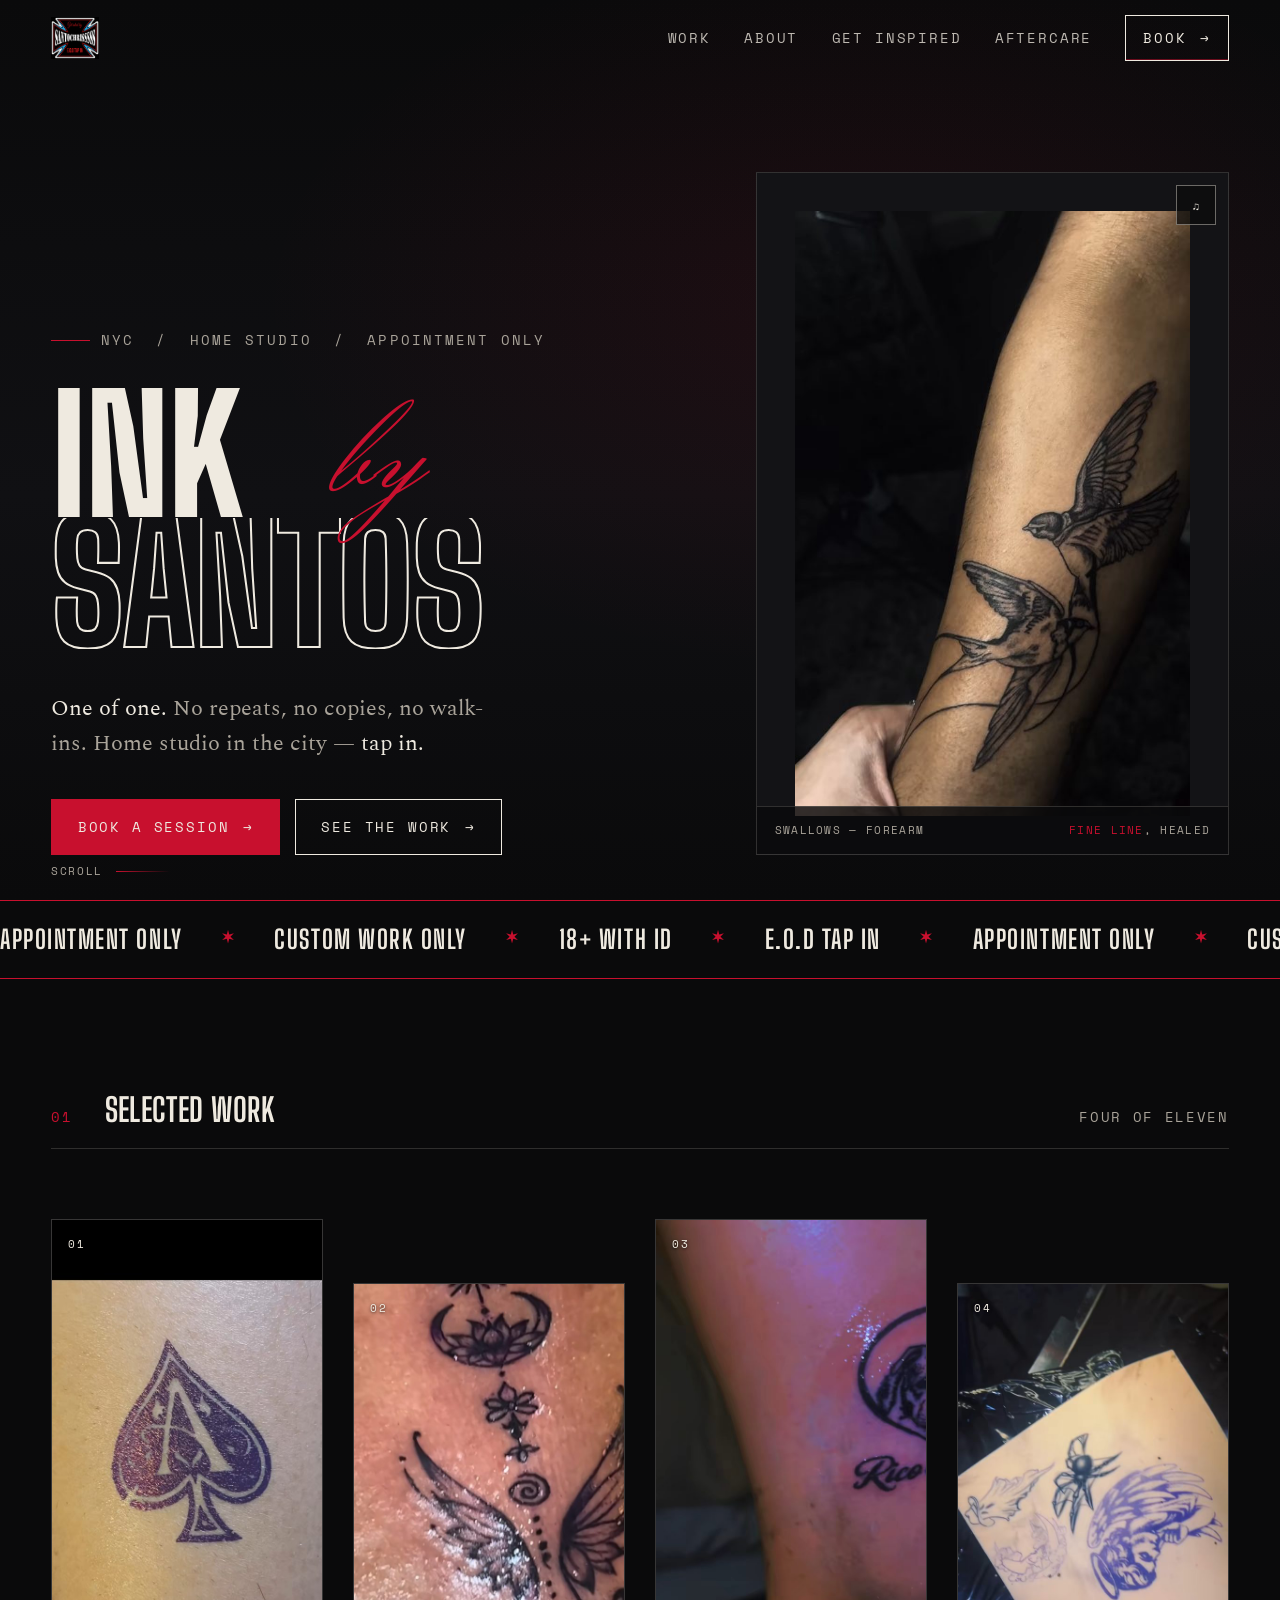
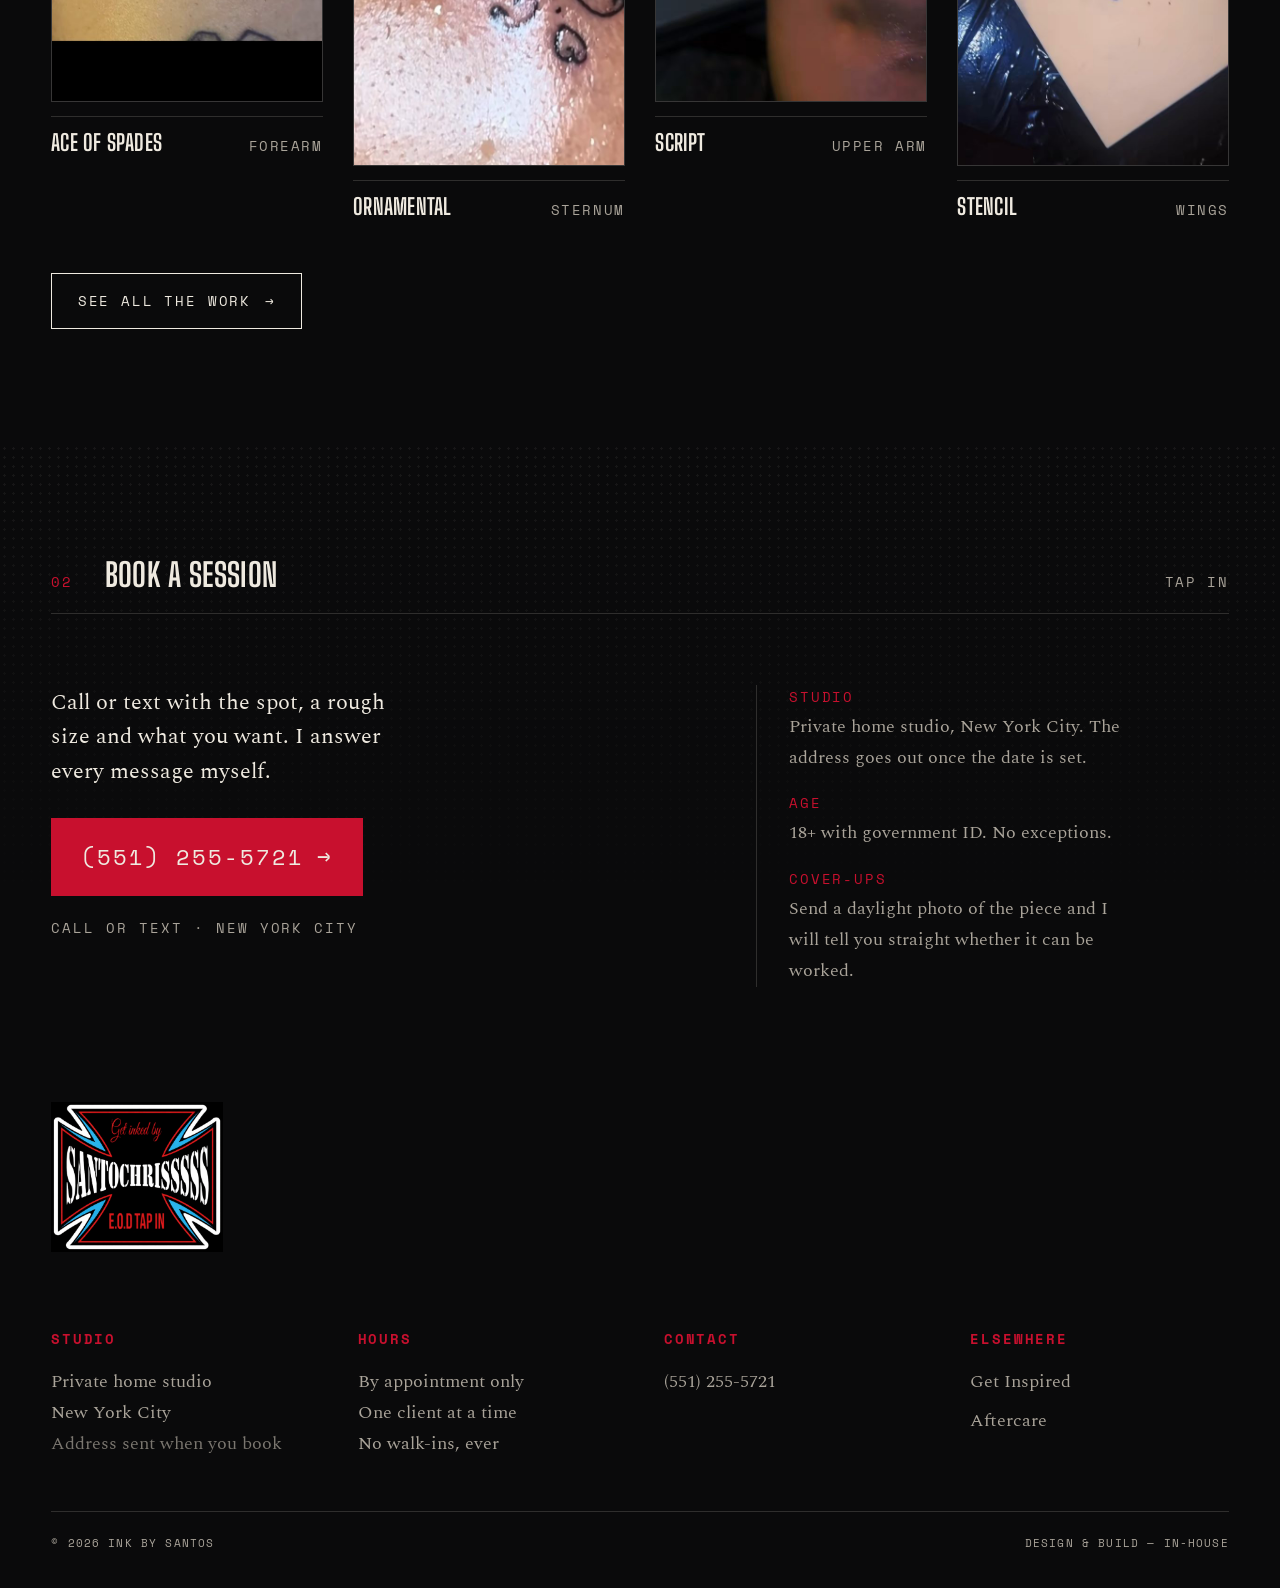
==== index.html @ 90f57450 "Rename the Lettering category to Get Inspired lettering.html becomes inspiration.html, titled "Get I" ====
<!doctype html>
<html lang="en">
<head>
<meta charset="utf-8">
<meta name="viewport" content="width=device-width, initial-scale=1">
<title>Ink by Santos — Custom Tattooing</title>
<meta name="description" content="Custom tattooing by Santos in New York City. Blackwork, fine line and script — by appointment, New York City.">
<meta name="theme-color" content="#0a0a0b">
<link rel="icon" href="assets/img/logo-icon.png" type="image/png">

<meta property="og:type" content="website">
<meta property="og:title" content="Ink by Santos — Custom Tattooing">
<meta property="og:description" content="One design, one body, never repeated. Blackwork, fine line and script, by appointment.">
<meta property="og:image" content="assets/img/og-card.jpg">
<meta name="twitter:card" content="summary_large_image">

<link rel="preconnect" href="https://fonts.googleapis.com">
<link rel="preconnect" href="https://fonts.gstatic.com" crossorigin>
<link href="https://fonts.googleapis.com/css2?family=Big+Shoulders+Display:wght@400..900&family=Italianno&family=Monsieur+La+Doulaise&family=Space+Mono:wght@400;700&family=Spectral:ital,wght@0,200;0,300;0,400;0,600;1,300&display=swap" rel="stylesheet">
<link rel="stylesheet" href="assets/css/site.css?v=64d54ab5">

<script type="application/ld+json">
{
  "@context": "https://schema.org",
  "@type": "TattooParlor",
  "name": "Ink by Santos",
  "description": "Custom tattooing. One design, one body, never repeated.",
  "image": "assets/img/og-card.jpg",
  "telephone": "+1-551-255-5721",
  "priceRange": "$$$",
  "address": {
    "@type": "PostalAddress",
    "addressLocality": "New York",
    "addressRegion": "NY",
    "addressCountry": "US"
  },
  "openingHours": ["Tu-Sa 12:00-20:00"]
}
</script>
</head>

<body>
<a class="skip-link" href="#main">Skip to content</a>

<div class="curtain" aria-hidden="true">
  <span style="--i:0"></span><span style="--i:1"></span><span style="--i:2"></span><span style="--i:3"></span>
</div>

<header class="masthead is-top">
  <div class="shell masthead__inner">
    <a class="mark mark--img" href="index.html" aria-label="Ink by Santos, home">
      <img class="mark__logo" src="assets/img/logo-mark.png" alt="Get inked by SANTOCHRISSSSS" width="229" height="200">
    </a>
    <nav class="nav" aria-label="Primary">
      <a class="nav__link" href="gallery.html">Work</a>
      <a class="nav__link" href="about.html">About</a>
      <a class="nav__link" href="inspiration.html">Get Inspired</a>
      <a class="nav__link" href="aftercare.html">Aftercare</a>
      <a class="btn btn--small nav__cta" href="#book">Book<span class="btn__arrow">→</span></a>
    </nav>
    <button class="burger" aria-expanded="false" aria-controls="drawer" aria-label="Menu">
      <span></span><span></span><span></span>
    </button>
  </div>
  <div class="progress" aria-hidden="true"></div>
</header>

<nav class="drawer" id="drawer" aria-label="Mobile">
  <img class="drawer__logo" src="assets/img/logo-mark.png" alt="" aria-hidden="true" width="229" height="200">
  <a class="drawer__link" style="--i:0" href="gallery.html"><span>01</span>Work</a>
  <a class="drawer__link" style="--i:1" href="about.html"><span>02</span>About</a>
  <a class="drawer__link" style="--i:2" href="inspiration.html"><span>03</span>Get Inspired</a>
  <a class="drawer__link" style="--i:3" href="aftercare.html"><span>04</span>Aftercare</a>
  <a class="drawer__link" style="--i:4" href="#book"><span>05</span>Book</a>
  <p class="mono drawer__foot">By appointment · NYC<br><a href="tel:+15512555721">(551) 255-5721</a></p>
</nav>

<main id="main">

  <!-- ============================================================ HERO -->
  <section class="hero pane pane--ink">
    <div class="hero__bg" aria-hidden="true"></div>

    <div class="shell hero__inner">
      <div class="hero__type">
        <p class="eyebrow hero__eyebrow">NYC &nbsp;/&nbsp; Home studio &nbsp;/&nbsp; Appointment only</p>

        <h1 data-reveal>
          <span class="visually-hidden">Ink by Santos</span>
          <span class="line" aria-hidden="true"><i style="--l:0" class="hero__word">Ink</i></span>
          <span class="line" aria-hidden="true"><i style="--l:1" class="hero__word hero__word--outline">Santos</i></span>
        </h1>
        <span class="hero__script" aria-hidden="true">by</span>

        <p class="lede hero__lede">
          <strong>One of one.</strong> No repeats, no copies, no walk-ins.
          Home studio in the city &mdash; <strong>tap in.</strong>
        </p>

        <div class="hero__actions">
          <a class="btn btn--solid" href="#book">
            Book a session<span class="btn__arrow">→</span>
          </a>
          <a class="btn" href="gallery.html">
            See the work<span class="btn__arrow">→</span>
          </a>
        </div>

      </div>

      <div class="hero__plate">
        <div class="plate plate--video ticks">
          <span class="vid">
            <img class="vid__poster" src="assets/video/work-02.jpg"
                 alt="Two fine-line swallows running down a forearm"
                 width="576" height="1024">
            <video id="hero-clip" data-autoplay data-src="assets/video/work-02.mov"
                   poster="assets/video/work-02.jpg" muted loop playsinline
                   preload="none" aria-hidden="true"></video>
          </span>
          <button class="vid__sound" type="button" data-sound="#hero-clip"
                  aria-label="Unmute clip">&#9835;</button>
          <p class="plate__cap">
            <span>Swallows &mdash; forearm</span>
            <span><b>Fine line</b>, healed</span>
          </p>
        </div>
      </div>
    </div>

    <p class="scroll-cue" aria-hidden="true">Scroll</p>
  </section>

  <!-- ========================================================== TICKER -->
  <div class="ticker-band" aria-hidden="true">
    <div class="ticker">
      <div class="ticker__track">
        <div class="ticker__row">
          <b>Appointment only</b><i>&#10038;</i><b>Custom work only</b><i>&#10038;</i>
          <b>18+ with ID</b><i>&#10038;</i><b>E.O.D tap in</b><i>&#10038;</i>
        </div>
        <div class="ticker__row">
          <b>Appointment only</b><i>&#10038;</i><b>Custom work only</b><i>&#10038;</i>
          <b>18+ with ID</b><i>&#10038;</i><b>E.O.D tap in</b><i>&#10038;</i>
        </div>
      </div>
    </div>
  </div>

  <!-- ==================================================== SELECTED WORK -->
  <section class="pane pane--ink bay" aria-labelledby="work-h">
    <div class="shell">
      <div class="rule-head" data-reveal>
        <span class="rule-head__no">01</span>
        <h2 class="rule-head__title" id="work-h">Selected work</h2>
        <span class="rule-head__meta">Four of eleven</span>
      </div>

      <div class="works">
        <a class="work work--a" href="gallery.html" data-reveal style="--d:0">
          <div class="work__frame ticks">
            <span class="work__no">01</span>
            <span class="vid">
              <img class="vid__poster" src="assets/video/work-06.jpg" alt="Ace of spades tattoo in purple and black"
                   width="576" height="1024" loading="lazy">
              <video data-src="assets/video/work-06.mov" poster="assets/video/work-06.jpg"
                     muted loop playsinline preload="none" aria-hidden="true"></video>
            </span>
            <span class="work__wash"></span>
          </div>
          <div class="work__meta">
            <h3 class="work__title">Ace of spades</h3>
            <span class="work__tag">Forearm</span>
          </div>
        </a>

        <a class="work work--b" href="gallery.html" data-reveal style="--d:1">
          <div class="work__frame ticks">
            <span class="work__no">02</span>
            <span class="vid">
              <img class="vid__poster" src="assets/video/work-03.jpg" alt="Ornamental lotus and wing linework across a sternum"
                   width="576" height="1024" loading="lazy">
              <video data-src="assets/video/work-03.mov" poster="assets/video/work-03.jpg"
                     muted loop playsinline preload="none" aria-hidden="true"></video>
            </span>
            <span class="work__wash"></span>
          </div>
          <div class="work__meta">
            <h3 class="work__title">Ornamental</h3>
            <span class="work__tag">Sternum</span>
          </div>
        </a>

        <a class="work work--c" href="gallery.html" data-reveal style="--d:2">
          <div class="work__frame ticks">
            <span class="work__no">03</span>
            <span class="vid">
              <img class="vid__poster" src="assets/video/work-11.jpg" alt="Script lettering on an upper arm"
                   width="576" height="1024" loading="lazy">
              <video data-src="assets/video/work-11.mov" poster="assets/video/work-11.jpg"
                     muted loop playsinline preload="none" aria-hidden="true"></video>
            </span>
            <span class="work__wash"></span>
          </div>
          <div class="work__meta">
            <h3 class="work__title">Script</h3>
            <span class="work__tag">Upper arm</span>
          </div>
        </a>

        <a class="work work--d" href="gallery.html" data-reveal style="--d:3">
          <div class="work__frame ticks">
            <span class="work__no">04</span>
            <span class="vid">
              <img class="vid__poster" src="assets/video/work-10.jpg" alt="Stencil sheet of a winged design"
                   width="576" height="1024" loading="lazy">
              <video data-src="assets/video/work-10.mov" poster="assets/video/work-10.jpg"
                     muted loop playsinline preload="none" aria-hidden="true"></video>
            </span>
            <span class="work__wash"></span>
          </div>
          <div class="work__meta">
            <h3 class="work__title">Stencil</h3>
            <span class="work__tag">Wings</span>
          </div>
        </a>

      </div>

      <p style="margin-top:clamp(2rem,4vw,3.5rem)">
        <a class="btn" href="gallery.html">
          See all the work<span class="btn__arrow">→</span>
        </a>
      </p>
    </div>
  </section>

  <!-- ========================================================= BOOKING -->
  <section class="pane pane--ink bay" id="book" aria-labelledby="book-h">
    <div class="halftone" aria-hidden="true"></div>
    <div class="shell">
      <div class="rule-head" data-reveal>
        <span class="rule-head__no">02</span>
        <h2 class="rule-head__title" id="book-h">Book a session</h2>
        <span class="rule-head__meta">Tap in</span>
      </div>

      <div class="grid">
        <div class="col-7" data-reveal>
          <p class="lede" style="max-width:34ch">
            Call or text with the spot, a rough size and what you want.
            I answer every message myself.
          </p>

          <a class="btn btn--solid" href="tel:+15512555721"
             style="margin-top:1.8rem;font-size:var(--t-1);padding:1.2rem 1.8rem">
            (551) 255-5721<span class="btn__arrow">&#8594;</span>
          </a>

          <p class="booking__note" style="margin-top:1.2rem">
            Call or text &middot; New York City
          </p>
        </div>

        <div class="col-4 col-start-9" data-reveal style="--d:1">
          <dl class="fineprint">
            <div>
              <dt>Studio</dt>
              <dd>Private home studio, New York City. The address goes out once
                the date is set.</dd>
            </div>
            <div>
              <dt>Age</dt>
              <dd>18+ with government ID. No exceptions.</dd>
            </div>
            <div>
              <dt>Cover-ups</dt>
              <dd>Send a daylight photo of the piece and I will tell you
                straight whether it can be worked.</dd>
            </div>
          </dl>
        </div>
      </div>
    </div>
  </section>
</main>

<!-- ============================================================ FOOTER -->
<footer class="pane pane--ink footer">
  <div class="shell">
    <img class="footer__logo" src="assets/img/logo.png" alt="Get inked by SANTOCHRISSSSS" width="1097" height="959" loading="lazy">

    <div class="footer__cols">
      <div class="footer__col">
        <h4>Studio</h4>
        <p>Private home studio<br>New York City<br><span style="opacity:.7">Address sent when you book</span></p>
      </div>
      <div class="footer__col">
        <h4>Hours</h4>
        <p>By appointment only<br>One client at a time<br>No walk-ins, ever</p>
      </div>
      <div class="footer__col">
        <h4>Contact</h4>
        <ul>
          <li><a href="tel:+15512555721">(551) 255-5721</a></li>
        </ul>
      </div>
      <div class="footer__col">
        <h4>Elsewhere</h4>
        <ul>
          <li><a href="inspiration.html">Get Inspired</a></li>
          <li><a href="aftercare.html">Aftercare</a></li>
        </ul>
      </div>
    </div>

    <p class="footer__legal">
      <span>© 2026 Ink by Santos</span>
      <span>Design &amp; build — in-house</span>
    </p>
  </div>
</footer>

<script src="assets/js/site.js?v=151ce257" defer></script>
</body>
</html>
---- assets/css/site.css ----
/* =========================================================================
   INK BY SANTOS — site.css
   A flash sheet, printed as a website.

   Structure
   00  Tokens
   01  Reset & base
   02  Texture (grain, halftone, torn edges)
   03  Typography
   04  Layout primitives
   05  Header & navigation
   06  Buttons, links, form controls
   07  Motion primitives (reveal, split, marquee)
   08  Home
   09  Gallery + lightbox
   10  About
   11  Aftercare
   12  Footer
   13  Cursor & curtain
   14  Responsive
   15  Reduced motion & print
   ========================================================================= */

/* -------------------------------------------------------------- 00 Tokens */

:root {
  /* ink / bone / blood. Nothing else gets in. */
  --ink: #0a0a0b;
  --ink-2: #131316;
  --ink-3: #1d1d21;
  --bone: #efeae0;
  --bone-2: #ded6c7;
  --bone-3: #b8b0a1;
  --blood: #c8102e;
  --blood-2: #8d0a20;

  /* Contextual roles — flipped per pane, every component reads these. */
  --fg: var(--bone);
  --bg: var(--ink);
  --fg-dim: #aaa49a;
  --rule: rgba(239, 234, 224, 0.16);
  --rule-strong: rgba(239, 234, 224, 0.4);

  --font-display: "Big Shoulders Display", "Big Shoulders", "Oswald",
    "Arial Narrow", sans-serif;
  --font-script: "Monsieur La Doulaise", "Italianno", cursive;
  --font-script-2: "Italianno", "Monsieur La Doulaise", cursive;
  --font-body: "Spectral", "Iowan Old Style", Georgia, serif;
  --font-mono: "Space Mono", ui-monospace, "SFMono-Regular", Menlo, monospace;

  /* Fluid type scale, 1.28 ratio at the top end. */
  --t--1: clamp(0.78rem, 0.75rem + 0.16vw, 0.88rem);
  --t-0: clamp(1.02rem, 0.98rem + 0.2vw, 1.14rem);
  --t-1: clamp(1.18rem, 1.1rem + 0.4vw, 1.4rem);
  --t-2: clamp(1.5rem, 1.3rem + 0.9vw, 2.1rem);
  --t-3: clamp(2rem, 1.5rem + 2.2vw, 3.4rem);
  --t-4: clamp(2.8rem, 1.6rem + 5.4vw, 6rem);
  --t-5: clamp(3.6rem, 0.8rem + 12vw, 11rem);

  --gutter: clamp(1.25rem, 4vw, 3.5rem);
  --bay: clamp(4.5rem, 9vw, 9.5rem); /* vertical section rhythm */
  --shell: 1560px;

  --ease: cubic-bezier(0.16, 1, 0.3, 1);
  --ease-punch: cubic-bezier(0.7, 0, 0.2, 1);
}

.pane--ink {
  --fg: var(--bone);
  --bg: var(--ink);
  --fg-dim: #aaa49a;
  --rule: rgba(239, 234, 224, 0.16);
  --rule-strong: rgba(239, 234, 224, 0.42);
}

.pane--bone {
  --fg: var(--ink);
  --bg: var(--bone);
  --fg-dim: #57524a;
  --rule: rgba(10, 10, 11, 0.16);
  --rule-strong: rgba(10, 10, 11, 0.45);
}

.pane--blood {
  --fg: var(--bone);
  --bg: var(--blood);
  --fg-dim: rgba(239, 234, 224, 0.78);
  --rule: rgba(239, 234, 224, 0.34);
  --rule-strong: rgba(239, 234, 224, 0.6);
}

/* ------------------------------------------------------- 01 Reset & base */

*,
*::before,
*::after {
  box-sizing: border-box;
}

* {
  margin: 0;
}

html {
  -webkit-text-size-adjust: 100%;
  scrollbar-color: var(--blood-2) var(--ink);
  scrollbar-width: thin;
}

body {
  background: var(--ink);
  color: var(--bone);
  font-family: var(--font-body);
  font-size: var(--t-0);
  font-weight: 400;
  line-height: 1.7;
  min-height: 100vh;
  overflow-x: hidden;
  -webkit-font-smoothing: antialiased;
  text-rendering: optimizeLegibility;
}

img,
svg,
video {
  display: block;
  max-width: 100%;
}

a {
  color: inherit;
  text-decoration: none;
}

button,
input,
textarea,
select {
  font: inherit;
  color: inherit;
}

::selection {
  background: var(--blood);
  color: var(--bone);
  text-shadow: none;
}

:focus-visible {
  outline: 2px dashed var(--blood);
  outline-offset: 4px;
}

.visually-hidden {
  position: absolute;
  width: 1px;
  height: 1px;
  padding: 0;
  overflow: hidden;
  clip: rect(0 0 0 0);
  clip-path: inset(50%);
  white-space: nowrap;
  border: 0;
}

.skip-link {
  position: fixed;
  top: 0.75rem;
  left: 0.75rem;
  z-index: 999;
  padding: 0.7rem 1.1rem;
  background: var(--blood);
  color: var(--bone);
  font-family: var(--font-mono);
  font-size: var(--t--1);
  letter-spacing: 0.11em;
  text-transform: uppercase;
  transform: translateY(-160%);
  transition: transform 0.3s var(--ease);
}

.skip-link:focus-visible {
  transform: none;
}

/* ---------------------------------------------------------- 02 Texture */

/* The xerox grain layer was removed: a fixed, full-screen element with
   mix-blend-mode and an infinite repaint animation dominated frame time.
   The texture now comes from the halftone fields alone. */

/* Halftone field — the print-shop dot. Used as a section wash. */
.halftone {
  position: absolute;
  inset: 0;
  pointer-events: none;
  background-image: radial-gradient(
    currentColor 1.1px,
    transparent 1.2px
  );
  background-size: 9px 9px;
  opacity: 0.06;
  -webkit-mask-image: linear-gradient(to bottom, #000, transparent 72%);
  mask-image: linear-gradient(to bottom, #000, transparent 72%);
}

.halftone--up {
  -webkit-mask-image: linear-gradient(to top, #000, transparent 72%);
  mask-image: linear-gradient(to top, #000, transparent 72%);
}

.halftone--radial {
  -webkit-mask-image: radial-gradient(circle at 50% 50%, #000, transparent 70%);
  mask-image: radial-gradient(circle at 50% 50%, #000, transparent 70%);
}

/* Torn-paper divider between panes. */
.tear {
  display: block;
  width: 100%;
  height: clamp(18px, 2.4vw, 34px);
  position: relative;
  z-index: 2;
  margin-bottom: -1px;
}

.tear svg {
  width: 100%;
  height: 100%;
  display: block;
}

/* ------------------------------------------------------ 03 Typography */

.display {
  font-family: var(--font-display);
  font-weight: 800;
  line-height: 0.82;
  letter-spacing: -0.005em;
  text-transform: uppercase;
  text-wrap: balance;
}

.display--outline {
  color: transparent;
  -webkit-text-stroke: 1.5px var(--fg);
}

.script {
  font-family: var(--font-script);
  font-weight: 400;
  line-height: 0.9;
  text-transform: none;
  letter-spacing: 0.01em;
}

.script--alt {
  font-family: var(--font-script-2);
}

.mono {
  font-family: var(--font-mono);
  font-size: var(--t--1);
  letter-spacing: 0.13em;
  text-transform: uppercase;
  font-weight: 400;
}

/* Screen-print misregistration: a red plate that never quite lined up. */
.mis {
  position: relative;
  display: inline-block;
  isolation: isolate;
}

.mis::before {
  content: attr(data-text);
  position: absolute;
  inset: 0;
  z-index: -1;
  color: var(--blood);
  -webkit-text-stroke: inherit;
  transform: translate(0.055em, -0.028em);
  transition: transform 0.55s var(--ease);
  pointer-events: none;
}

.mis:hover::before {
  transform: translate(-0.03em, 0.028em);
}

.eyebrow {
  font-family: var(--font-mono);
  font-size: var(--t--1);
  letter-spacing: 0.15em;
  text-transform: uppercase;
  color: var(--fg-dim);
  display: inline-flex;
  align-items: center;
  gap: 0.7rem;
}

.eyebrow::before {
  content: "";
  width: clamp(20px, 3vw, 46px);
  height: 1px;
  background: var(--blood);
  flex: none;
}

.lede {
  font-size: var(--t-1);
  font-weight: 400;
  line-height: 1.55;
  max-width: 46ch;
  text-wrap: pretty;
}

.prose {
  max-width: 62ch;
}

.prose p + p {
  margin-top: 1.15em;
}

.prose p {
  text-wrap: pretty;
}

.prose strong {
  font-weight: 600;
}

.prose em {
  font-style: italic;
  color: var(--fg);
}

.prose a {
  border-bottom: 1px solid var(--blood);
  padding-bottom: 1px;
}

.prose a:hover {
  background: var(--blood);
  color: var(--bone);
}

.dropcap::first-letter {
  float: left;
  font-family: var(--font-display);
  font-weight: 800;
  font-size: 4.1em;
  line-height: 0.72;
  padding: 0.06em 0.12em 0 0;
  color: var(--blood);
}

.hl {
  color: var(--blood);
}

/* -------------------------------------------------- 04 Layout primitives */

.shell {
  width: 100%;
  max-width: var(--shell);
  margin-inline: auto;
  padding-inline: var(--gutter);
}

.pane {
  position: relative;
  background: var(--bg);
  color: var(--fg);
}

.bay {
  padding-block: var(--bay);
}

.bay--tight {
  padding-block: calc(var(--bay) * 0.55);
}

.grid {
  display: grid;
  grid-template-columns: repeat(12, 1fr);
  gap: clamp(1.25rem, 2.4vw, 2.5rem);
}

/* Hairline with a mono label sitting on it — the section masthead. */
.rule-head {
  display: flex;
  align-items: baseline;
  gap: clamp(1rem, 2.5vw, 2rem);
  padding-bottom: 1.2rem;
  border-bottom: 1px solid var(--rule);
  margin-bottom: clamp(2.4rem, 5.5vw, 5rem);
}

.rule-head__no {
  font-family: var(--font-mono);
  font-size: var(--t--1);
  letter-spacing: 0.13em;
  color: var(--blood);
  flex: none;
}

.rule-head__title {
  font-family: var(--font-display);
  font-weight: 700;
  text-transform: uppercase;
  font-size: var(--t-2);
  line-height: 1;
  letter-spacing: 0.01em;
}

.rule-head__meta {
  margin-left: auto;
  font-family: var(--font-mono);
  font-size: var(--t--1);
  letter-spacing: 0.12em;
  text-transform: uppercase;
  color: var(--fg-dim);
}

/* Corner ticks — the die-cut frame used on plates and cards. */
.ticks {
  position: relative;
}

.ticks::before,
.ticks::after {
  content: "";
  position: absolute;
  width: 14px;
  height: 14px;
  border: 1px solid var(--rule-strong);
  transition: width 0.5s var(--ease), height 0.5s var(--ease);
  pointer-events: none;
}

.ticks::before {
  top: -1px;
  left: -1px;
  border-right: 0;
  border-bottom: 0;
}

.ticks::after {
  right: -1px;
  bottom: -1px;
  border-left: 0;
  border-top: 0;
}

.ticks:hover::before,
.ticks:hover::after {
  width: 26px;
  height: 26px;
}

/* ---------------------------------------------------- 05 Header & nav */

.masthead {
  position: fixed;
  inset: 0 0 auto;
  z-index: 300;
  background: rgba(10, 10, 11, 0.94);
  border-bottom: 1px solid rgba(239, 234, 224, 0.12);
  transform: translateY(0);
  transition: transform 0.5s var(--ease), background 0.4s linear;
}

.masthead.is-hidden {
  transform: translateY(-101%);
}

.masthead.is-top {
  background: transparent;
  border-bottom-color: transparent;
}

.masthead__inner {
  display: flex;
  align-items: center;
  gap: clamp(1rem, 3vw, 2.5rem);
  height: clamp(58px, 6.4vw, 76px);
}

.mark {
  display: flex;
  align-items: baseline;
  gap: 0.42rem;
  font-family: var(--font-display);
  font-weight: 800;
  text-transform: uppercase;
  font-size: clamp(1.1rem, 1.6vw, 1.45rem);
  letter-spacing: 0.02em;
  line-height: 1;
  color: var(--bone);
  flex: none;
}

.mark__by {
  font-family: var(--font-script-2);
  font-size: 1.5em;
  text-transform: none;
  letter-spacing: 0;
  color: var(--blood);
  line-height: 0.7;
  transform: translateY(0.06em);
  transition: transform 0.5s var(--ease);
}

.mark:hover .mark__by {
  transform: translateY(0.06em) rotate(-8deg);
}

.nav {
  margin-left: auto;
  display: flex;
  align-items: center;
  gap: clamp(1.1rem, 2.6vw, 2.4rem);
}

.nav__link {
  position: relative;
  font-family: var(--font-mono);
  font-size: var(--t--1);
  letter-spacing: 0.13em;
  text-transform: uppercase;
  padding-block: 0.4rem;
  color: rgba(239, 234, 224, 0.78);
  transition: color 0.35s var(--ease);
}

.nav__link::after {
  content: "";
  position: absolute;
  left: 0;
  bottom: 0;
  height: 1px;
  width: 100%;
  background: var(--blood);
  transform: scaleX(0);
  transform-origin: left;
  transition: transform 0.45s var(--ease);
}

.nav__link:hover,
.nav__link[aria-current="page"] {
  color: var(--bone);
}

.nav__link:hover::after,
.nav__link[aria-current="page"]::after {
  transform: scaleX(1);
}

.nav__link[aria-current="page"]::before {
  content: "";
  position: absolute;
  left: -0.78rem;
  top: 50%;
  width: 4px;
  height: 4px;
  background: var(--blood);
  transform: translateY(-50%) rotate(45deg);
}

.nav__cta {
  display: none;
}

@media (min-width: 900px) {
  .nav__cta {
    display: inline-flex;
  }
}

/* Scroll progress hairline */
.progress {
  position: absolute;
  left: 0;
  bottom: -1px;
  height: 2px;
  width: 100%;
  background: var(--blood);
  transform: scaleX(var(--p, 0));
  transform-origin: left;
}

/* Burger + mobile drawer */
/* Flex, not grid: auto grid rows stretch to fill the button, which throws
   the bar spacing off and stops the X from meeting in the middle. */
.burger {
  display: flex;
  flex-direction: column;
  align-items: center;
  justify-content: center;
  gap: 6px;
  width: 44px;
  height: 44px;
  margin-right: -10px;
  background: none;
  border: 0;
  cursor: pointer;
}

.burger span {
  display: block;
  width: 24px;
  height: 1.5px;
  background: var(--bone);
  transition: transform 0.45s var(--ease), opacity 0.3s linear;
}

.burger[aria-expanded="true"] span:nth-child(1) {
  transform: translateY(7.5px) rotate(45deg);
}

.burger[aria-expanded="true"] span:nth-child(2) {
  opacity: 0;
}

.burger[aria-expanded="true"] span:nth-child(3) {
  transform: translateY(-7.5px) rotate(-45deg);
}

@media (min-width: 900px) {
  .burger {
    display: none;
  }
}

.drawer {
  position: fixed;
  inset: 0;
  z-index: 290;
  background: var(--ink);
  display: grid;
  align-content: center;
  padding: 6rem var(--gutter) 3rem;
  clip-path: inset(0 0 100% 0);
  transition: clip-path 0.75s var(--ease);
  overflow-y: auto;
}

.drawer.is-open {
  clip-path: inset(0 0 0 0);
}

.drawer__link {
  display: block;
  font-family: var(--font-display);
  font-weight: 800;
  text-transform: uppercase;
  font-size: clamp(2.6rem, 13vw, 5rem);
  line-height: 1.02;
  padding-block: 0.16em;
  border-bottom: 1px solid var(--rule);
  opacity: 0;
  transform: translateY(28px);
  transition: opacity 0.6s var(--ease), transform 0.7s var(--ease),
    color 0.3s linear;
  transition-delay: calc(var(--i) * 70ms + 120ms);
}

.drawer.is-open .drawer__link {
  opacity: 1;
  transform: none;
}

.drawer__link:hover {
  color: var(--blood);
}

.drawer__link span {
  font-family: var(--font-mono);
  font-size: 0.8rem;
  letter-spacing: 0.13em;
  color: var(--blood);
  vertical-align: super;
  margin-right: 0.6rem;
}

.drawer__foot {
  margin-top: 2.5rem;
  color: var(--fg-dim);
}

@media (min-width: 900px) {
  .drawer {
    display: none;
  }
}

/* ------------------------------------------ 06 Buttons, links, controls */

.btn {
  --btn-fg: var(--bone);
  --btn-bg: transparent;
  position: relative;
  display: inline-flex;
  align-items: center;
  gap: 0.85rem;
  padding: 0.95rem 1.6rem;
  border: 1px solid currentColor;
  background: var(--btn-bg);
  color: var(--btn-fg);
  font-family: var(--font-mono);
  font-size: var(--t--1);
  letter-spacing: 0.13em;
  text-transform: uppercase;
  cursor: pointer;
  overflow: hidden;
  isolation: isolate;
  transition: color 0.4s var(--ease), border-color 0.4s var(--ease);
}

.btn::before {
  content: "";
  position: absolute;
  inset: 0;
  z-index: -1;
  background: var(--blood);
  transform: translateY(101%);
  transition: transform 0.5s var(--ease-punch);
}

.btn:hover {
  color: var(--bone);
  border-color: var(--blood);
}

.btn:hover::before {
  transform: translateY(0);
}

.btn__arrow {
  display: inline-block;
  transition: transform 0.45s var(--ease);
}

.btn:hover .btn__arrow {
  transform: translateX(5px);
}

.btn--solid {
  --btn-bg: var(--blood);
  --btn-fg: var(--bone);
  border-color: var(--blood);
}

.btn--solid::before {
  background: var(--bone);
}

.btn--solid:hover {
  color: var(--ink);
  border-color: var(--bone);
}

.btn--small {
  padding: 0.6rem 1.05rem;
}

/* Text link with a wiping rule */
.tlink {
  position: relative;
  display: inline-block;
  font-family: var(--font-mono);
  font-size: var(--t--1);
  letter-spacing: 0.12em;
  text-transform: uppercase;
  padding-bottom: 0.3rem;
}

.tlink::after {
  content: "";
  position: absolute;
  inset: auto 0 0;
  height: 1px;
  background: currentColor;
  transform-origin: right;
  transition: transform 0.45s var(--ease);
}

.tlink:hover::after {
  transform: scaleX(0);
  transform-origin: right;
}

.tlink::before {
  content: "";
  position: absolute;
  inset: auto 0 0;
  height: 1px;
  background: var(--blood);
  transform: scaleX(0);
  transform-origin: left;
  transition: transform 0.45s var(--ease) 0.12s;
}

.tlink:hover::before {
  transform: scaleX(1);
}

/* Field: label above, hairline below, red on focus. */
.field {
  display: grid;
  gap: 0.55rem;
}

.field > span {
  font-family: var(--font-mono);
  font-size: var(--t--1);
  letter-spacing: 0.13em;
  text-transform: uppercase;
  color: var(--fg-dim);
}

.field input,
.field textarea,
.field select {
  width: 100%;
  padding: 0.75rem 0 0.8rem;
  background: transparent;
  border: 0;
  border-bottom: 1px solid var(--rule-strong);
  font-family: var(--font-body);
  font-size: var(--t-1);
  font-weight: 400;
  transition: border-color 0.35s var(--ease);
}

.field select {
  font-family: var(--font-mono);
  font-size: var(--t--1);
  letter-spacing: 0.14em;
  text-transform: uppercase;
  padding-block: 0.95rem;
  border-radius: 0;
  appearance: none;
  background-image: linear-gradient(45deg, transparent 50%, currentColor 50%),
    linear-gradient(135deg, currentColor 50%, transparent 50%);
  background-position: right 12px center, right 6px center;
  background-size: 6px 6px, 6px 6px;
  background-repeat: no-repeat;
}

.field select option {
  background: var(--ink);
  color: var(--bone);
}

.field textarea {
  resize: vertical;
  min-height: 7rem;
}

.field input:focus,
.field textarea:focus,
.field select:focus {
  outline: 0;
  border-bottom-color: var(--blood);
}

.field input::placeholder,
.field textarea::placeholder {
  color: var(--fg-dim);
  opacity: 0.6;
}

/* ------------------------------------------------ 07 Motion primitives */

/* Deliberately NOT clip-path: a clipped element reports a zero-area
   intersection rect, so an IntersectionObserver would never fire and the
   reveal would deadlock itself. Opacity and transform are safe. The masked
   "lift" lives on .line below, where the clipping sits on the parent. */
[data-reveal] {
  opacity: 0;
  transform: translateY(20px);
  transition: opacity 0.9s var(--ease), transform 1s var(--ease);
  transition-delay: calc(var(--d, 0) * 85ms);
}

[data-reveal].is-in {
  opacity: 1;
  transform: none;
}

/* Line-by-line headline reveal, built by JS */
.line {
  display: block;
  overflow: hidden;
  padding-bottom: 0.04em;
}

.line > i {
  display: block;
  font-style: inherit;
  transform: translateY(105%);
  transition: transform 1.05s var(--ease);
  transition-delay: calc(var(--l, 0) * 95ms);
}

.is-in .line > i,
.line.is-in > i {
  transform: none;
}

/* Ticker */
/* Flat rather than rotated: the old tilt needed an over-scaled, clipped band
   and kept a large layer composited every frame. Straight rules read tighter
   and cost nothing. */
.ticker {
  position: relative;
  overflow: hidden;
  background: var(--ink);
  color: var(--bone);
  border-top: 1px solid var(--blood);
  border-bottom: 1px solid var(--blood);
  padding-block: clamp(0.75rem, 1.3vw, 1.15rem);
  z-index: 5;
}

.ticker__track {
  display: flex;
  width: max-content;
  animation: ticker 42s linear infinite;
}

.ticker:hover .ticker__track {
  animation-play-state: paused;
}

.ticker__row {
  display: flex;
  align-items: center;
  gap: clamp(1.6rem, 3vw, 3rem);
  padding-right: clamp(1.6rem, 3vw, 3rem);
  font-family: var(--font-display);
  font-weight: 700;
  text-transform: uppercase;
  font-size: clamp(1.1rem, 2vw, 1.75rem);
  letter-spacing: 0.04em;
  white-space: nowrap;
}

.ticker__row b {
  font-weight: inherit;
}

.ticker__row i {
  font-style: normal;
  font-size: 0.62em;
  color: var(--blood);
  transform: translateY(-0.12em);
  display: inline-block;
}

.ticker__row b {
  letter-spacing: 0.06em;
}

@keyframes ticker {
  to {
    transform: translateX(-50%);
  }
}

/* --------------------------------------------------------------- 08 Home */

.hero {
  position: relative;
  min-height: 100svh;
  display: flex;
  align-items: flex-end;
  padding-top: clamp(7rem, 14vh, 11rem);
  padding-bottom: clamp(2rem, 5vh, 4rem);
  overflow: hidden;
  isolation: isolate;
}

.hero__bg {
  position: absolute;
  inset: 0;
  z-index: -2;
  background: radial-gradient(
      ellipse 70% 60% at 68% 34%,
      rgba(200, 16, 46, 0.09),
      transparent 68%
    ),
    linear-gradient(180deg, #0a0a0b 0%, #101013 55%, #0a0a0b 100%);
}

.hero__inner {
  width: 100%;
  display: grid;
  grid-template-columns: repeat(12, 1fr);
  gap: clamp(1.25rem, 2.4vw, 2.5rem);
  align-items: end;
}

.hero__type {
  grid-column: 1 / -1;
  position: relative;
  z-index: 3;
}

.hero__eyebrow {
  margin-bottom: clamp(1.2rem, 3vw, 2.2rem);
}

.hero__word {
  font-family: var(--font-display);
  font-weight: 800;
  text-transform: uppercase;
  font-size: var(--t-5);
  line-height: 0.78;
  letter-spacing: -0.012em;
  display: block;
}

.hero__word--outline {
  color: transparent;
  -webkit-text-stroke: clamp(1px, 0.16vw, 2.4px) var(--bone);
}

.hero__word--outline .mis::before {
  -webkit-text-stroke: clamp(1px, 0.16vw, 2.4px) var(--blood);
  color: transparent;
}

.hero__script {
  position: absolute;
  font-family: var(--font-script);
  color: var(--blood);
  font-size: clamp(3.4rem, 11vw, 10rem);
  line-height: 0.7;
  pointer-events: none;
  z-index: 4;
  left: clamp(4.5rem, 22vw, 22rem);
  top: clamp(1.6rem, 6vw, 5.4rem);
  transform: rotate(-4deg);
}

.hero__lede {
  margin-top: clamp(1.6rem, 3.5vw, 2.6rem);
  color: var(--fg-dim);
  max-width: 40ch;
}

.hero__lede strong {
  color: var(--bone);
  font-weight: 400;
}

.hero__actions {
  display: flex;
  flex-wrap: wrap;
  gap: 0.9rem;
  margin-top: clamp(1.6rem, 3vw, 2.4rem);
}

.hero__meta {
  margin-top: clamp(2rem, 4vw, 3rem);
  padding-top: 1rem;
  border-top: 1px solid var(--rule);
  display: flex;
  flex-wrap: wrap;
  gap: clamp(1rem, 3vw, 2.6rem);
  color: var(--fg-dim);
}

.hero__meta b {
  color: var(--bone);
  font-weight: 400;
}

/* The stencil plate: pointer wipes the finished ink away to show linework */
.plate {
  position: relative;
  aspect-ratio: 9 / 11;
  border: 1px solid var(--rule);
  background: linear-gradient(160deg, #131316, #0c0c0e);
  overflow: hidden;
  touch-action: pan-y;
}

.plate img {
  position: absolute;
  inset: 0;
  width: 100%;
  height: 100%;
  object-fit: contain;
  padding: 8%;
}

.plate__finished {
  --mx: 50%;
  --my: -30%;
  --r: 0px;
  -webkit-mask-image: radial-gradient(
    circle at var(--mx) var(--my),
    transparent 0 var(--r),
    #000 calc(var(--r) + 60px)
  );
  mask-image: radial-gradient(
    circle at var(--mx) var(--my),
    transparent 0 var(--r),
    #000 calc(var(--r) + 60px)
  );
  transition: none;
}

.plate__cap {
  position: absolute;
  left: 0;
  right: 0;
  bottom: 0;
  display: flex;
  justify-content: space-between;
  gap: 1rem;
  padding: 0.9rem 1.1rem;
  font-family: var(--font-mono);
  font-size: 0.68rem;
  letter-spacing: 0.12em;
  text-transform: uppercase;
  color: var(--fg-dim);
  border-top: 1px solid var(--rule);
  background: rgba(10, 10, 11, 0.82);
}

.plate__cap b {
  color: var(--blood);
  font-weight: 400;
}

.hero__plate {
  grid-column: 1 / -1;
  margin-top: 2.5rem;
  position: relative;
  z-index: 2;
}

.scroll-cue {
  position: absolute;
  left: var(--gutter);
  bottom: 1.2rem;
  display: none;
  align-items: center;
  gap: 0.8rem;
  font-family: var(--font-mono);
  font-size: 0.66rem;
  letter-spacing: 0.15em;
  text-transform: uppercase;
  color: var(--fg-dim);
}

.scroll-cue::after {
  content: "";
  width: 54px;
  height: 1px;
  background: linear-gradient(to right, var(--blood), transparent);
  animation: cue 2.4s var(--ease) infinite;
  transform-origin: left;
}

@keyframes cue {
  0%, 100% { transform: scaleX(0.3); opacity: 0.4; }
  50% { transform: scaleX(1); opacity: 1; }
}

/* Statement / manifesto */
.statement {
  grid-column: 1 / -1;
  font-family: var(--font-display);
  font-weight: 700;
  text-transform: uppercase;
  font-size: var(--t-3);
  line-height: 0.96;
  letter-spacing: 0.005em;
  text-wrap: balance;
}

.statement i {
  font-family: var(--font-script);
  font-style: normal;
  text-transform: none;
  font-size: 1.7em;
  line-height: 0.5;
  color: var(--blood);
  letter-spacing: 0;
  padding-inline: 0.06em;
}

/* Selected work — deliberately uneven, like a wall of prints */
.works {
  display: grid;
  grid-template-columns: repeat(12, 1fr);
  gap: clamp(1.5rem, 3vw, 3rem) clamp(1.25rem, 2.4vw, 2.5rem);
}

.work {
  position: relative;
  grid-column: span 12;
  display: block;
}

.work__frame {
  position: relative;
  overflow: hidden;
  background: var(--ink-2);
  border: 1px solid var(--rule);
}

.work__frame img {
  width: 100%;
  height: 100%;
  object-fit: cover;
  transition: transform 1.1s var(--ease), filter 0.7s var(--ease);
}

.work:hover .work__frame img {
  transform: scale(1.045);
}

.work__wash {
  position: absolute;
  inset: 0;
  background: var(--blood);
  opacity: 0;
  transition: opacity 0.6s var(--ease);
}

.work:hover .work__wash {
  opacity: 0.24;
}

.work__no {
  position: absolute;
  top: 0.9rem;
  left: 1rem;
  font-family: var(--font-mono);
  font-size: 0.68rem;
  letter-spacing: 0.13em;
  color: var(--bone);
  text-shadow: 0 1px 3px rgba(0, 0, 0, 0.8);
  z-index: 2;
}

.work__meta {
  display: flex;
  align-items: baseline;
  justify-content: space-between;
  gap: 1rem;
  padding-top: 0.9rem;
  border-top: 1px solid var(--rule);
  margin-top: 0.9rem;
}

.work__title {
  font-family: var(--font-display);
  font-weight: 700;
  text-transform: uppercase;
  font-size: var(--t-1);
  line-height: 1;
  letter-spacing: 0.01em;
  transition: color 0.35s var(--ease);
}

.work:hover .work__title {
  color: var(--blood);
}

.work__tag {
  font-family: var(--font-mono);
  font-size: var(--t--1);
  letter-spacing: 0.11em;
  text-transform: uppercase;
  color: var(--fg-dim);
  flex: none;
}

/* Process */
.steps {
  display: grid;
  gap: 0;
  counter-reset: step;
}

.step {
  display: grid;
  grid-template-columns: auto 1fr;
  gap: clamp(1.2rem, 4vw, 3.5rem);
  align-items: start;
  padding-block: clamp(1.6rem, 3.4vw, 2.6rem);
  border-top: 1px solid var(--rule);
  position: relative;
  transition: padding-left 0.55s var(--ease);
}

.step:last-child {
  border-bottom: 1px solid var(--rule);
}

.step:hover {
  padding-left: clamp(0.5rem, 1.6vw, 1.4rem);
}

.step__no {
  font-family: var(--font-display);
  font-weight: 800;
  font-size: clamp(2.6rem, 6vw, 5rem);
  line-height: 0.8;
  color: transparent;
  -webkit-text-stroke: 1.2px var(--rule-strong);
  transition: -webkit-text-stroke-color 0.5s var(--ease), color 0.5s var(--ease);
  min-width: 2.2ch;
}

.step:hover .step__no {
  -webkit-text-stroke-color: var(--blood);
}

.step__body h3 {
  font-family: var(--font-display);
  font-weight: 700;
  text-transform: uppercase;
  font-size: var(--t-2);
  line-height: 1;
  margin-bottom: 0.6rem;
}

.step__body p {
  max-width: 58ch;
  color: var(--fg-dim);
}

.step__time {
  font-family: var(--font-mono);
  font-size: var(--t--1);
  letter-spacing: 0.12em;
  text-transform: uppercase;
  color: var(--blood);
  margin-top: 0.7rem;
  display: block;
}

/* Booking */
.booking__form {
  display: grid;
  gap: clamp(1.4rem, 3vw, 2.2rem);
}

.booking__row {
  display: grid;
  gap: clamp(1.4rem, 3vw, 2.2rem);
}

@media (min-width: 700px) {
  .booking__row--2 {
    grid-template-columns: 1fr 1fr;
  }
}

.booking__note {
  font-family: var(--font-mono);
  font-size: var(--t--1);
  letter-spacing: 0.14em;
  text-transform: uppercase;
  color: var(--fg-dim);
  line-height: 1.9;
}

.fineprint {
  display: grid;
  gap: 1.1rem;
  border-left: 1px solid var(--rule);
  padding-left: clamp(1.2rem, 2.5vw, 2rem);
}

.fineprint dt {
  font-family: var(--font-mono);
  font-size: var(--t--1);
  letter-spacing: 0.13em;
  text-transform: uppercase;
  color: var(--blood);
}

.fineprint dd {
  margin: 0.2rem 0 0;
  color: var(--fg-dim);
  max-width: 40ch;
}

/* ------------------------------------------------ 09 Gallery + lightbox */

.page-head {
  position: relative;
  padding-top: clamp(8rem, 18vh, 13rem);
  padding-bottom: clamp(2.5rem, 6vw, 5rem);
  overflow: hidden;
}

.page-head__title {
  font-family: var(--font-display);
  font-weight: 800;
  text-transform: uppercase;
  font-size: var(--t-4);
  line-height: 0.82;
  letter-spacing: -0.01em;
}

.page-head__script {
  display: block;
  font-family: var(--font-script);
  color: var(--blood);
  text-transform: none;
  font-size: clamp(2.6rem, 8vw, 7rem);
  line-height: 0.66;
  letter-spacing: 0;
  margin-left: clamp(1rem, 8vw, 7rem);
  margin-top: -0.12em;
}

.page-head__lede {
  margin-top: clamp(1.6rem, 3vw, 2.4rem);
  color: var(--fg-dim);
}

.filters {
  display: flex;
  flex-wrap: wrap;
  gap: 0.5rem;
  padding-block: 1.2rem;
  border-block: 1px solid var(--rule);
  position: sticky;
  top: clamp(58px, 6.4vw, 76px);
  z-index: 20;
  background: var(--bg);
}

.chip {
  font-family: var(--font-mono);
  font-size: var(--t--1);
  letter-spacing: 0.12em;
  text-transform: uppercase;
  padding: 0.5rem 0.95rem;
  border: 1px solid var(--rule);
  background: transparent;
  cursor: pointer;
  color: var(--fg-dim);
  transition: color 0.3s var(--ease), border-color 0.3s var(--ease),
    background 0.3s var(--ease);
}

.chip:hover {
  color: var(--fg);
  border-color: var(--rule-strong);
}

.chip[aria-pressed="true"] {
  background: var(--blood);
  border-color: var(--blood);
  color: var(--bone);
}

.chip sup {
  font-size: 0.7em;
  margin-left: 0.35rem;
  opacity: 0.7;
}

.mason {
  columns: 1;
  column-gap: clamp(1.25rem, 2.4vw, 2.4rem);
  margin-top: clamp(2rem, 4vw, 3.5rem);
}

@media (min-width: 640px) {
  .mason { columns: 2; }
}

@media (min-width: 1100px) {
  .mason { columns: 3; }
}

.tile {
  break-inside: avoid;
  margin-bottom: clamp(1.25rem, 2.4vw, 2.4rem);
  display: block;
  width: 100%;
  padding: 0;
  border: 0;
  background: none;
  text-align: left;
  cursor: pointer;
  transition: opacity 0.5s var(--ease), transform 0.5s var(--ease),
    filter 0.5s var(--ease);
}

.tile.is-muted {
  opacity: 0.18;
  filter: grayscale(1);
  pointer-events: none;
}

.tile__frame {
  position: relative;
  overflow: hidden;
  border: 1px solid var(--rule);
  background: var(--bone);
}

.tile__frame img {
  width: 100%;
  height: auto;
  transition: transform 1s var(--ease);
}

.tile:hover .tile__frame img {
  transform: scale(1.035) rotate(-0.4deg);
}

.tile__wash {
  position: absolute;
  inset: 0;
  background: var(--blood);
  opacity: 0;
  transition: opacity 0.55s var(--ease);
}

.tile:hover .tile__wash {
  opacity: 0.2;
}

.tile__zoom {
  position: absolute;
  right: 0.8rem;
  bottom: 0.8rem;
  width: 42px;
  height: 42px;
  display: grid;
  place-items: center;
  background: var(--ink);
  color: var(--bone);
  font-family: var(--font-mono);
  font-size: 1rem;
  opacity: 0;
  transform: translateY(8px) scale(0.9);
  transition: opacity 0.4s var(--ease), transform 0.5s var(--ease);
}

.tile:hover .tile__zoom {
  opacity: 1;
  transform: none;
}

.tile__meta {
  display: flex;
  align-items: baseline;
  justify-content: space-between;
  gap: 1rem;
  padding-top: 0.75rem;
  margin-top: 0.75rem;
  border-top: 1px solid var(--rule);
}

.tile__name {
  font-family: var(--font-display);
  font-weight: 700;
  text-transform: uppercase;
  font-size: var(--t-1);
  line-height: 1;
  transition: color 0.3s var(--ease);
}

.tile:hover .tile__name {
  color: var(--blood);
}

.tile__no {
  font-family: var(--font-mono);
  font-size: var(--t--1);
  letter-spacing: 0.11em;
  color: var(--fg-dim);
  flex: none;
}

/* Lightbox */
.lightbox {
  position: fixed;
  inset: 0;
  z-index: 350;
  display: grid;
  grid-template-rows: auto 1fr auto;
  background: rgba(8, 8, 9, 0.98);
  opacity: 0;
  visibility: hidden;
  transition: opacity 0.45s var(--ease), visibility 0.45s;
}

.lightbox.is-open {
  opacity: 1;
  visibility: visible;
}

.lightbox__bar {
  display: flex;
  align-items: center;
  gap: 1rem;
  padding: 1.1rem var(--gutter);
  border-bottom: 1px solid rgba(239, 234, 224, 0.14);
  font-family: var(--font-mono);
  font-size: var(--t--1);
  letter-spacing: 0.12em;
  text-transform: uppercase;
  color: #9a958c;
}

.lightbox__bar b {
  color: var(--bone);
  font-weight: 400;
}

.lightbox__close {
  margin-left: auto;
  background: none;
  border: 1px solid rgba(239, 234, 224, 0.3);
  color: var(--bone);
  padding: 0.45rem 0.85rem;
  cursor: pointer;
  font-family: var(--font-mono);
  font-size: var(--t--1);
  letter-spacing: 0.12em;
  transition: background 0.3s var(--ease), border-color 0.3s var(--ease);
}

.lightbox__close:hover {
  background: var(--blood);
  border-color: var(--blood);
}

.lightbox__stage {
  position: relative;
  display: grid;
  place-items: center;
  padding: clamp(1rem, 3vw, 2.5rem);
  min-height: 0;
}

.lightbox__stage img {
  max-width: min(90vw, 900px);
  max-height: 100%;
  width: auto;
  height: auto;
  object-fit: contain;
  border: 1px solid rgba(239, 234, 224, 0.18);
  opacity: 0;
  transform: scale(0.985);
  transition: opacity 0.5s var(--ease), transform 0.6s var(--ease);
}

.lightbox__stage img.is-ready {
  opacity: 1;
  transform: none;
}

.lightbox__nav {
  position: absolute;
  top: 50%;
  transform: translateY(-50%);
  width: 54px;
  height: 54px;
  display: grid;
  place-items: center;
  background: rgba(10, 10, 11, 0.7);
  border: 1px solid rgba(239, 234, 224, 0.24);
  color: var(--bone);
  cursor: pointer;
  font-size: 1.1rem;
  transition: background 0.3s var(--ease), border-color 0.3s var(--ease);
}

.lightbox__nav:hover {
  background: var(--blood);
  border-color: var(--blood);
}

.lightbox__nav--prev { left: clamp(0.5rem, 2vw, 1.6rem); }
.lightbox__nav--next { right: clamp(0.5rem, 2vw, 1.6rem); }

.lightbox__foot {
  display: flex;
  flex-wrap: wrap;
  align-items: baseline;
  gap: 0.6rem 1.6rem;
  padding: 1.1rem var(--gutter) 1.4rem;
  border-top: 1px solid rgba(239, 234, 224, 0.14);
}

.lightbox__title {
  font-family: var(--font-display);
  font-weight: 700;
  text-transform: uppercase;
  font-size: var(--t-2);
  line-height: 1;
  color: var(--bone);
}

.lightbox__tags {
  font-family: var(--font-mono);
  font-size: var(--t--1);
  letter-spacing: 0.12em;
  text-transform: uppercase;
  color: #9a958c;
}

/* ------------------------------------------------------------- 10 About */

.portrait {
  position: relative;
}

.portrait__frame {
  position: relative;
  border: 1px solid var(--rule);
  overflow: hidden;
  background: var(--bone);
}

.portrait__frame img {
  width: 100%;
  transition: transform 1.4s var(--ease);
}

.portrait:hover .portrait__frame img {
  transform: scale(1.03);
}

.portrait__tape {
  position: absolute;
  top: -14px;
  left: 50%;
  translate: -50% 0;
  rotate: -2.5deg;
  width: clamp(90px, 22%, 160px);
  height: 30px;
  background: rgba(239, 234, 224, 0.82);
  box-shadow: 0 2px 12px rgba(0, 0, 0, 0.4);
  z-index: 3;
  -webkit-mask-image: linear-gradient(
      to right,
      transparent 0 3px,
      #000 3px calc(100% - 3px),
      transparent calc(100% - 3px)
    );
  mask-image: linear-gradient(
    to right,
    transparent 0 3px,
    #000 3px calc(100% - 3px),
    transparent calc(100% - 3px)
  );
}

.portrait__cap {
  display: flex;
  justify-content: space-between;
  gap: 1rem;
  padding-top: 0.8rem;
  margin-top: 0.8rem;
  border-top: 1px solid var(--rule);
  font-family: var(--font-mono);
  font-size: var(--t--1);
  letter-spacing: 0.11em;
  text-transform: uppercase;
  color: var(--fg-dim);
}

.timeline {
  border-top: 1px solid var(--rule);
}

.tl {
  display: grid;
  grid-template-columns: clamp(4.5rem, 10vw, 8rem) 1fr;
  gap: clamp(1rem, 3vw, 2.5rem);
  padding-block: clamp(1.4rem, 2.6vw, 2rem);
  border-bottom: 1px solid var(--rule);
  position: relative;
}

.tl::before {
  content: "";
  position: absolute;
  left: 0;
  top: -1px;
  height: 1px;
  width: 0;
  background: var(--blood);
  transition: width 0.7s var(--ease);
}

.tl:hover::before {
  width: 100%;
}

.tl__year {
  font-family: var(--font-mono);
  font-size: var(--t--1);
  letter-spacing: 0.11em;
  color: var(--blood);
  padding-top: 0.35em;
}

.tl__what h3 {
  font-family: var(--font-display);
  font-weight: 700;
  text-transform: uppercase;
  font-size: var(--t-2);
  line-height: 1;
  margin-bottom: 0.4rem;
}

.tl__what p {
  color: var(--fg-dim);
  max-width: 58ch;
}

.signature {
  width: min(100%, 420px);
  height: auto;
  overflow: visible;
}

.signature path {
  fill: none;
  stroke: var(--blood);
  stroke-width: 3.2;
  stroke-linecap: round;
  stroke-linejoin: round;
  stroke-dasharray: var(--len, 1400);
  stroke-dashoffset: var(--len, 1400);
}

.sign-off.is-in .signature path {
  animation: sign 2.4s var(--ease) forwards;
  animation-delay: calc(var(--s, 0) * 0.5s + 0.75s);
}

@keyframes sign {
  to {
    stroke-dashoffset: 0;
  }
}

.creds {
  display: grid;
  gap: 0;
  border-top: 1px solid var(--rule);
}

.creds div {
  display: flex;
  flex-wrap: wrap;
  align-items: baseline;
  justify-content: space-between;
  gap: 0.6rem 1.5rem;
  padding-block: 0.95rem;
  border-bottom: 1px solid var(--rule);
}

.creds dt {
  font-family: var(--font-mono);
  font-size: var(--t--1);
  letter-spacing: 0.12em;
  text-transform: uppercase;
  color: var(--fg-dim);
}

.creds dd {
  margin: 0;
  font-family: var(--font-display);
  font-weight: 700;
  text-transform: uppercase;
  font-size: var(--t-1);
  letter-spacing: 0.01em;
  text-align: right;
}

.pullquote {
  font-family: var(--font-script-2);
  font-size: clamp(2.4rem, 7vw, 5.5rem);
  line-height: 1.02;
  color: var(--blood);
  text-wrap: balance;
  padding-block: clamp(1rem, 3vw, 2rem);
}

/* --------------------------------------------------------- 11 Aftercare */

.care {
  display: grid;
  grid-template-columns: 1fr;
  gap: clamp(2rem, 5vw, 4rem);
  align-items: start;
}

@media (min-width: 1000px) {
  .care {
    grid-template-columns: minmax(200px, 260px) 1fr;
    gap: clamp(2.5rem, 6vw, 6rem);
  }
}

.care__rail {
  position: static;
}

@media (min-width: 1000px) {
  .care__rail {
    position: sticky;
    top: calc(clamp(58px, 6.4vw, 76px) + 2.5rem);
  }
}

.care__rail ol {
  list-style: none;
  padding: 0;
  margin: 1.2rem 0 0;
  border-left: 1px solid var(--rule);
}

.care__rail a {
  display: block;
  padding: 0.62rem 0 0.62rem 1.1rem;
  margin-left: -1px;
  border-left: 1px solid transparent;
  font-family: var(--font-mono);
  font-size: var(--t--1);
  letter-spacing: 0.14em;
  text-transform: uppercase;
  color: var(--fg-dim);
  transition: color 0.35s var(--ease), border-color 0.35s var(--ease),
    padding-left 0.35s var(--ease);
}

.care__rail a:hover {
  color: var(--fg);
  padding-left: 1.4rem;
}

.care__rail a.is-active {
  color: var(--blood);
  border-left-color: var(--blood);
}

.care__rail a b {
  display: block;
  font-weight: 400;
  color: inherit;
  opacity: 0.55;
  font-size: 0.82em;
  letter-spacing: 0.12em;
}

.phase {
  scroll-margin-top: calc(clamp(58px, 6.4vw, 76px) + 2rem);
  padding-bottom: clamp(2.5rem, 6vw, 5rem);
}

.phase + .phase {
  padding-top: clamp(2rem, 4vw, 3.5rem);
  border-top: 1px solid var(--rule);
}

.phase__head {
  display: flex;
  flex-wrap: wrap;
  align-items: baseline;
  gap: 0.6rem 1.4rem;
  margin-bottom: 1.4rem;
}

.phase__no {
  font-family: var(--font-mono);
  font-size: var(--t--1);
  letter-spacing: 0.13em;
  color: var(--blood);
}

.phase__title {
  font-family: var(--font-display);
  font-weight: 800;
  text-transform: uppercase;
  font-size: var(--t-3);
  line-height: 0.9;
}

.phase__when {
  font-family: var(--font-script-2);
  font-size: clamp(1.6rem, 4vw, 2.6rem);
  line-height: 0.8;
  color: var(--blood);
  text-transform: none;
}

.dodont {
  display: grid;
  gap: clamp(1.25rem, 3vw, 2.5rem);
  margin-top: clamp(1.5rem, 3vw, 2.2rem);
}

@media (min-width: 760px) {
  .dodont {
    grid-template-columns: 1fr 1fr;
  }
}

.dodont section {
  border-top: 2px solid currentColor;
  padding-top: 0.9rem;
}

.dodont h4 {
  font-family: var(--font-mono);
  font-size: var(--t--1);
  letter-spacing: 0.13em;
  text-transform: uppercase;
  margin-bottom: 0.9rem;
}

.dodont ul {
  list-style: none;
  padding: 0;
  display: grid;
  gap: 0.65rem;
}

/* Marker is positioned, not a grid cell — a grid list item would promote
   every inline <strong> into its own cell and break the sentence apart. */
.dodont li {
  position: relative;
  padding-left: 1.6em;
  line-height: 1.5;
  color: var(--fg-dim);
}

.dodont li::before {
  content: "+";
  position: absolute;
  left: 0;
  top: 0;
  font-family: var(--font-mono);
  color: currentColor;
  line-height: 1.5;
}

.dodont .dont {
  color: var(--blood);
}

.dodont .dont li::before {
  content: "\00d7";
}

.dodont .do li strong,
.dodont .dont li strong {
  color: var(--fg);
  font-weight: 600;
}

.alert {
  border: 1px solid var(--blood);
  padding: clamp(1.2rem, 3vw, 2rem);
  margin-top: clamp(1.5rem, 3vw, 2.4rem);
  position: relative;
  background: color-mix(in srgb, var(--blood) 8%, transparent);
}

.alert h4 {
  font-family: var(--font-display);
  font-weight: 800;
  text-transform: uppercase;
  font-size: var(--t-2);
  line-height: 1;
  color: var(--blood);
  margin-bottom: 0.8rem;
}

.alert ul {
  margin: 0;
  padding-left: 1.1rem;
  display: grid;
  gap: 0.45rem;
}

.alert li::marker {
  color: var(--blood);
}

.faq {
  border-top: 1px solid var(--rule);
}

.faq details {
  border-bottom: 1px solid var(--rule);
}

.faq summary {
  display: flex;
  align-items: center;
  gap: 1rem;
  padding-block: clamp(1rem, 2.2vw, 1.5rem);
  cursor: pointer;
  list-style: none;
  font-family: var(--font-display);
  font-weight: 700;
  text-transform: uppercase;
  font-size: var(--t-1);
  line-height: 1.1;
  transition: color 0.3s var(--ease);
}

.faq summary::-webkit-details-marker {
  display: none;
}

.faq summary::after {
  content: "+";
  margin-left: auto;
  font-family: var(--font-mono);
  color: var(--blood);
  font-size: 1.2em;
  transition: transform 0.45s var(--ease);
}

.faq details[open] summary::after {
  transform: rotate(45deg);
}

.faq summary:hover {
  color: var(--blood);
}

.faq__body {
  padding-bottom: 1.4rem;
  color: var(--fg-dim);
  max-width: 68ch;
}

.care__progress {
  position: fixed;
  left: 0;
  bottom: 0;
  height: 3px;
  background: var(--blood);
  width: 100%;
  transform: scaleX(var(--cp, 0));
  transform-origin: left;
  z-index: 200;
}

/* --------------------------------------------------------- 12 Footer */

.footer {
  position: relative;
  overflow: hidden;
}

.footer__wordmark {
  font-family: var(--font-display);
  font-weight: 800;
  text-transform: uppercase;
  font-size: clamp(3.2rem, 15.5vw, 15rem);
  line-height: 0.76;
  letter-spacing: -0.015em;
  color: transparent;
  -webkit-text-stroke: 1px rgba(239, 234, 224, 0.28);
  white-space: nowrap;
  user-select: none;
}

.footer__cols {
  display: grid;
  gap: clamp(1.8rem, 4vw, 3rem);
  padding-block: clamp(2rem, 4vw, 3.5rem);
  border-bottom: 1px solid var(--rule);
}

@media (min-width: 760px) {
  .footer__cols {
    grid-template-columns: repeat(4, 1fr);
  }
}

.footer__col h4 {
  font-family: var(--font-mono);
  font-size: var(--t--1);
  letter-spacing: 0.13em;
  text-transform: uppercase;
  color: var(--blood);
  margin-bottom: 1rem;
}

.footer__col ul {
  list-style: none;
  padding: 0;
  display: grid;
  gap: 0.5rem;
}

.footer__col a,
.footer__col p {
  color: var(--fg-dim);
  transition: color 0.3s var(--ease);
}

.footer__col a:hover {
  color: var(--blood);
}

.footer__legal {
  display: flex;
  flex-wrap: wrap;
  gap: 0.6rem 1.8rem;
  padding-block: 1.4rem 2.2rem;
  font-family: var(--font-mono);
  font-size: 0.66rem;
  letter-spacing: 0.11em;
  text-transform: uppercase;
  color: var(--fg-dim);
}

.footer__legal span:last-child {
  margin-left: auto;
}

/* --------------------------------------------------------- 13 Curtain */

/* Load / page-transition curtain */
.curtain {
  position: fixed;
  inset: 0;
  z-index: 450;
  display: grid;
  grid-template-columns: repeat(4, 1fr);
  pointer-events: none;
}

/* The lift is a CSS animation, not a JS class, so a blocked or disabled
   script can never leave a black sheet over the site. JS only drops it. */
.curtain span {
  background: var(--ink);
  transform: scaleY(0);
  transform-origin: top;
  animation: curtain-lift 0.8s var(--ease) both;
  animation-delay: calc(var(--i) * 60ms);
}

@keyframes curtain-lift {
  from {
    transform: scaleY(1);
  }
}

.curtain.is-closing span {
  animation: none;
  transform-origin: bottom;
  transform: scaleY(1);
  transition: transform 0.55s var(--ease);
  transition-delay: calc(var(--i) * 60ms);
}

/* ------------------------------------------------------ 14 Responsive */

@media (min-width: 700px) {
  .work--a { grid-column: span 7; }
  .work--b { grid-column: span 5; margin-top: clamp(2rem, 6vw, 5rem); }
  .work--c { grid-column: span 5; }
  .work--d { grid-column: span 7; margin-top: clamp(-4rem, -4vw, 0rem); }
  .scroll-cue { display: flex; }
}

@media (min-width: 1000px) {
  .hero__type {
    grid-column: 1 / span 7;
  }
  .hero__plate {
    grid-column: 8 / span 5;
    margin-top: 0;
  }
  .statement {
    grid-column: 2 / span 10;
  }
  .care__rail {
    display: block;
  }
}

@media (min-width: 1240px) {
  .hero__type { grid-column: 1 / span 6; }
  .hero__plate { grid-column: 8 / span 5; }
}

/* Utility spans used across pages */
.col-full { grid-column: 1 / -1; }

@media (min-width: 900px) {
  .col-4 { grid-column: span 4; }
  .col-5 { grid-column: span 5; }
  .col-6 { grid-column: span 6; }
  .col-7 { grid-column: span 7; }
  .col-8 { grid-column: span 8; }
  .col-start-2 { grid-column-start: 2; }
  .col-start-6 { grid-column-start: 6; }
  .col-start-7 { grid-column-start: 7; }
}

@media (max-width: 899px) {
  .col-4, .col-5, .col-6, .col-7, .col-8 { grid-column: 1 / -1; }
}

/* ------------------------------------------- 15 Reduced motion & print */

@media (prefers-reduced-motion: reduce) {
  html {
    scroll-behavior: auto;
  }

  *,
  *::before,
  *::after {
    animation-duration: 0.001ms !important;
    animation-iteration-count: 1 !important;
    transition-duration: 0.001ms !important;
  }

  [data-reveal] {
    opacity: 1;
    transform: none;
    clip-path: none;
  }

  .line > i {
    transform: none;
  }

  .ticker__track {
    animation: none;
    transform: none;
  }

  .curtain {
    display: none;
  }

  .signature path {
    stroke-dashoffset: 0;
  }
}

@media print {
  .masthead,
  .curtain,
  .ticker,
  .footer,
  .care__rail,
  .care__progress,
  .no-print {
    display: none !important;
  }

  body,
  .pane {
    background: #fff !important;
    color: #000 !important;
  }

  .phase {
    page-break-inside: avoid;
    padding-bottom: 1.2rem;
  }

  .alert {
    border: 2px solid #000;
  }

  a[href^="http"]::after {
    content: " (" attr(href) ")";
    font-size: 0.75em;
  }
}

/* Registered so the stencil reveal radius can be transitioned. Browsers
   without @property support simply snap instead of easing. */
@property --r {
  syntax: "<length>";
  inherits: false;
  initial-value: 0px;
}

.plate__finished {
  transition: --r 0.5s var(--ease);
}

.plate.is-wiping .plate__finished {
  transition: --r 1.6s var(--ease), --mx 1.6s var(--ease), --my 1.6s var(--ease);
}

@property --mx {
  syntax: "<percentage>";
  inherits: false;
  initial-value: 50%;
}

@property --my {
  syntax: "<percentage>";
  inherits: false;
  initial-value: 50%;
}

/* Work frame ratios — the wall of prints is uneven on purpose. */
.work__frame { aspect-ratio: 4 / 5; }
.work--a .work__frame { aspect-ratio: 16 / 11; }
.work--b .work__frame { aspect-ratio: 4 / 5; }
.work--c .work__frame { aspect-ratio: 1 / 1; }
.work--d .work__frame { aspect-ratio: 16 / 10; }

/* The tickers are rotated and over-scaled so their ends never show; the band
   clips the resulting overflow instead of letting it widen the document. */
.ticker-band {
  overflow: hidden;
  position: relative;
  z-index: 5;
}

html {
  overflow-x: clip;
}

/* Below the drawer breakpoint the burger is the only navigation. */
@media (max-width: 899px) {
  .nav__link {
    display: none;
  }
}

/* Scrollbar as a printed edge, without the stock arrow buttons. */
::-webkit-scrollbar {
  width: 10px;
  height: 10px;
}

::-webkit-scrollbar-track {
  background: var(--ink);
}

::-webkit-scrollbar-thumb {
  background: var(--blood-2);
  border: 2px solid var(--ink);
}

::-webkit-scrollbar-thumb:hover {
  background: var(--blood);
}

::-webkit-scrollbar-button {
  display: none;
}

/* Tiles are buttons, so their inner boxes are spans that need block flow. */
.tile__frame { display: block; }
.tile__meta { display: flex; }

/* The autograph: real calligraphy from the script face, uncovered left to
   right at pen speed, with an SVG flourish that draws underneath it. */
.autograph {
  display: block;
  font-family: var(--font-script);
  color: var(--blood);
  font-size: clamp(3.4rem, 9vw, 6.5rem);
  line-height: 0.8;
  clip-path: inset(0 100% 0 0);
  transition: clip-path 1.6s cubic-bezier(0.55, 0, 0.25, 1);
}

.sign-off.is-in .autograph {
  clip-path: inset(0 -6% 0 0);
}

@media (prefers-reduced-motion: reduce) {
  .autograph { clip-path: none; }
}

/* Hover wash: a red vignette rising off the bottom edge rather than a flat
   tint across the whole plate, so the linework stays readable. */
.tile__wash,
.work__wash {
  background: linear-gradient(
    to top,
    rgba(160, 10, 32, 0.72),
    rgba(200, 16, 46, 0.16) 58%,
    transparent 88%
  );
  opacity: 0;
}

.tile:hover .tile__wash,
.work:hover .work__wash {
  opacity: 1;
}

/* =========================================================== 16 Video ===
   Clips are portrait phone footage. They load only when they scroll into
   view, stay muted so autoplay is allowed, and always carry a poster frame
   so the artwork still shows if the codec is unsupported. */

.vid {
  position: relative;
  display: block;
  overflow: hidden;
  background: var(--ink-2);
  aspect-ratio: 9 / 16;
}

.vid video,
.vid img.vid__poster {
  width: 100%;
  height: 100%;
  object-fit: cover;
  display: block;
}

.vid video {
  position: absolute;
  inset: 0;
  opacity: 0;
  transition: opacity 0.6s var(--ease);
}

.vid video.is-playing {
  opacity: 1;
}

/* Masthead / footer mark */
.mark__logo {
  height: clamp(30px, 3.6vw, 42px);
  width: auto;
  display: block;
}

.mark--img {
  gap: 0;
}

.drawer__logo {
  height: 64px;
  width: auto;
  margin-bottom: 2rem;
}

.footer__logo {
  height: clamp(90px, 12vw, 150px);
  width: auto;
  margin-bottom: 1.5rem;
}

/* Uniform portrait grid — every clip is 9:16, so columns beat masonry. */
.mason {
  columns: auto;
  display: grid;
  grid-template-columns: repeat(auto-fill, minmax(min(100%, 230px), 1fr));
  gap: clamp(1rem, 2vw, 1.8rem);
  margin-top: clamp(2rem, 4vw, 3.5rem);
}

.tile {
  margin-bottom: 0;
}

.tile__frame {
  aspect-ratio: 9 / 16;
}

.tile__frame .vid {
  aspect-ratio: auto;
  height: 100%;
}

/* Hero plate holds a clip rather than the old stencil pair. */
.plate--video {
  aspect-ratio: 9 / 13;
}

.plate--video .vid {
  position: absolute;
  inset: 0;
  aspect-ratio: auto;
}

/* Sound toggle on the hero clip */
.vid__sound {
  position: absolute;
  right: 0.75rem;
  top: 0.75rem;
  z-index: 3;
  width: 40px;
  height: 40px;
  display: grid;
  place-items: center;
  background: rgba(10, 10, 11, 0.7);
  border: 1px solid var(--rule-strong);
  color: var(--bone);
  cursor: pointer;
  font-family: var(--font-mono);
  font-size: 0.7rem;
  transition: background 0.3s var(--ease);
}

.vid__sound:hover {
  background: var(--blood);
  border-color: var(--blood);
}

/* Lightbox plays the clip full size with controls. */
.lightbox__stage video {
  max-width: min(90vw, 520px);
  max-height: 100%;
  width: auto;
  height: auto;
  border: 1px solid rgba(239, 234, 224, 0.18);
  background: #000;
}

.work__frame .vid {
  position: absolute;
  inset: 0;
  aspect-ratio: auto;
}

/* Selected work on the home page is portrait now, so even spans read better */
@media (min-width: 700px) {
  .work--a { grid-column: span 3; }
  .work--b { grid-column: span 3; margin-top: clamp(2rem, 5vw, 4rem); }
  .work--c { grid-column: span 3; }
  .work--d { grid-column: span 3; margin-top: clamp(2rem, 5vw, 4rem); }
  .work--a .work__frame,
  .work--b .work__frame,
  .work--c .work__frame,
  .work--d .work__frame { aspect-ratio: 9 / 16; }
}

/* ===================================================== 17 Lettering ====
   Reference sheets come in mixed aspect ratios, so this grid flows in
   columns rather than forcing every tile to the clips' 9:16. */

.mason--auto {
  display: block;
  columns: 1;
  column-gap: clamp(1rem, 2vw, 1.8rem);
}

@media (min-width: 640px) {
  .mason--auto { columns: 2; }
}

@media (min-width: 1150px) {
  .mason--auto { columns: 3; }
}

.mason--auto .tile {
  break-inside: avoid;
  display: block;
  width: 100%;
  margin-bottom: clamp(1rem, 2vw, 1.8rem);
}

.mason--auto .tile__frame {
  aspect-ratio: auto;
  background: #fff;
}

.mason--auto .tile__frame img {
  width: 100%;
  height: auto;
}

/* Lettering art is black on white, so the red hover wash reads better
   lightened rather than darkened. */
.mason--auto .tile__wash {
  background: linear-gradient(
    to top,
    rgba(200, 16, 46, 0.5),
    rgba(200, 16, 46, 0.12) 60%,
    transparent 90%
  );
}

/* The lightbox carries both an image and a video; whichever the tile needs
   is shown. The base reset sets display on img/video, which would beat the
   hidden attribute without this. */
.lightbox__stage [hidden] {
  display: none !important;
}

.lightbox__stage img {
  background: #fff;
}
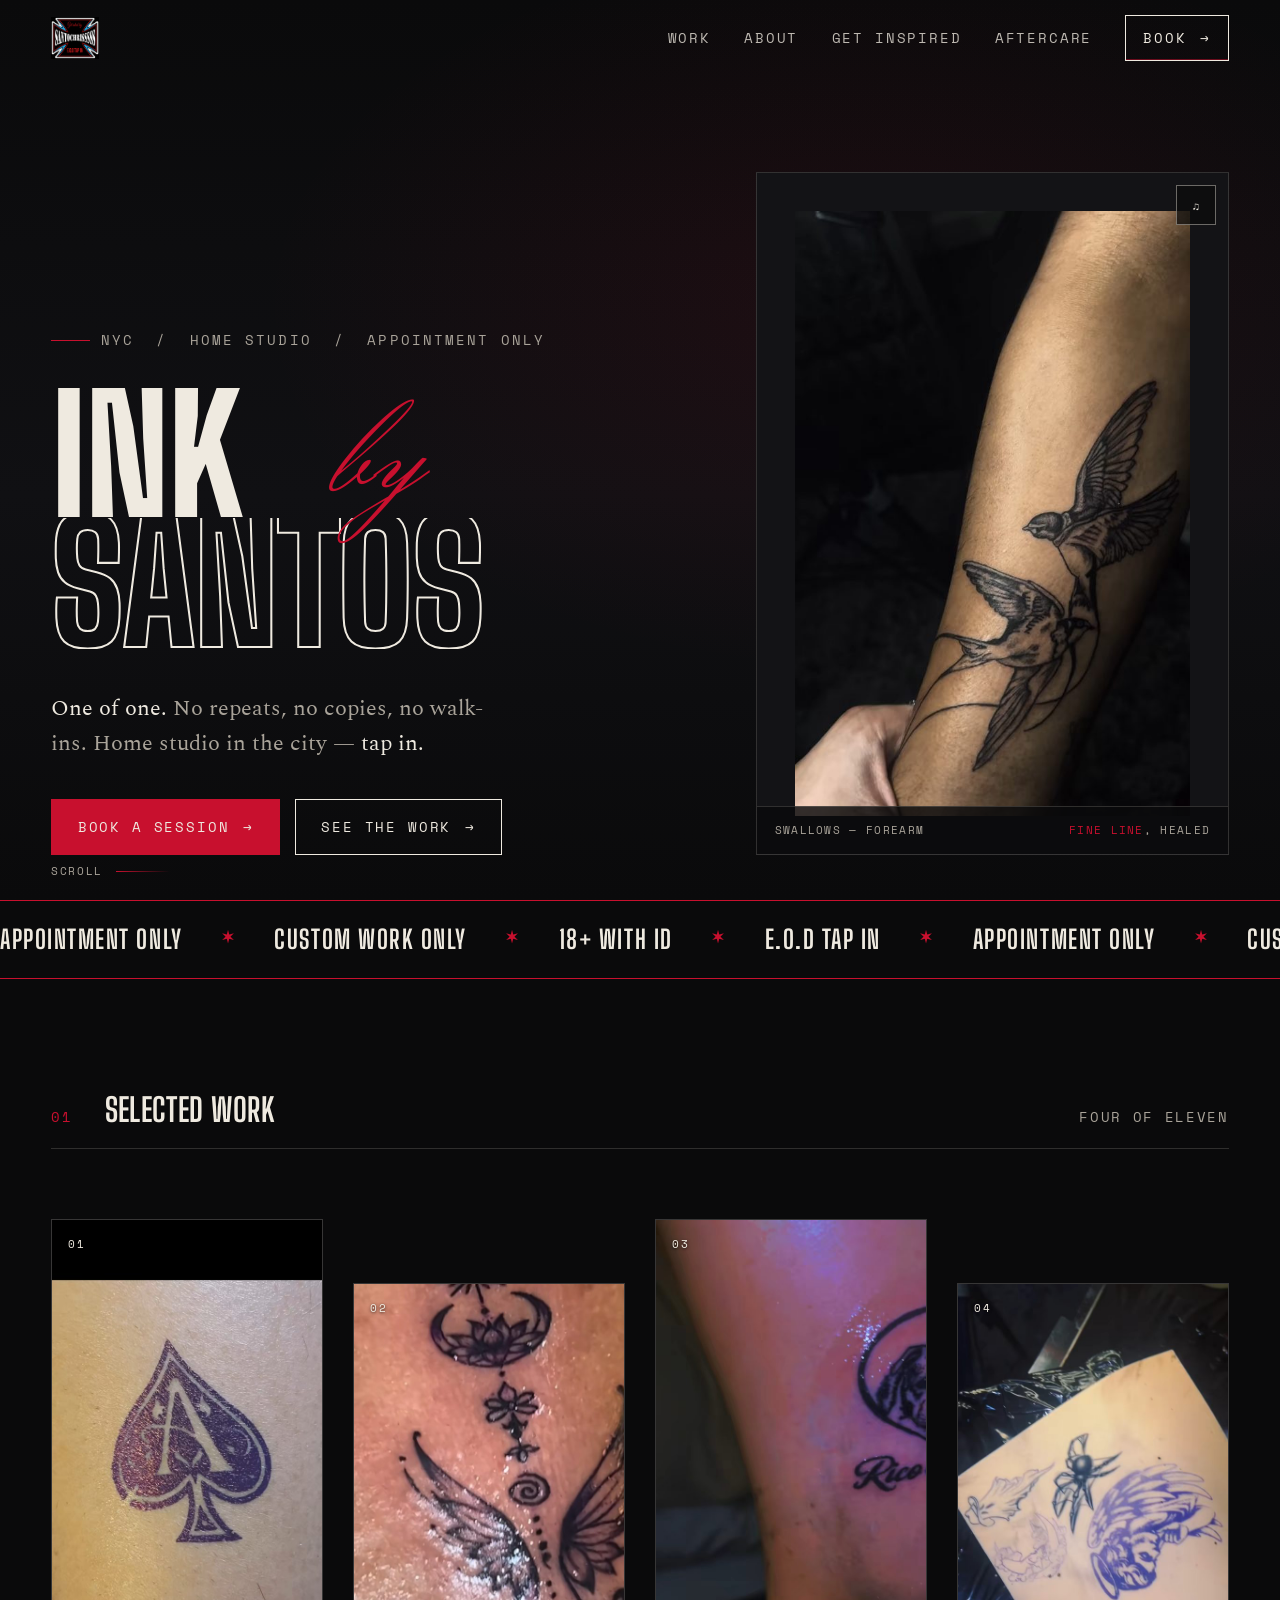
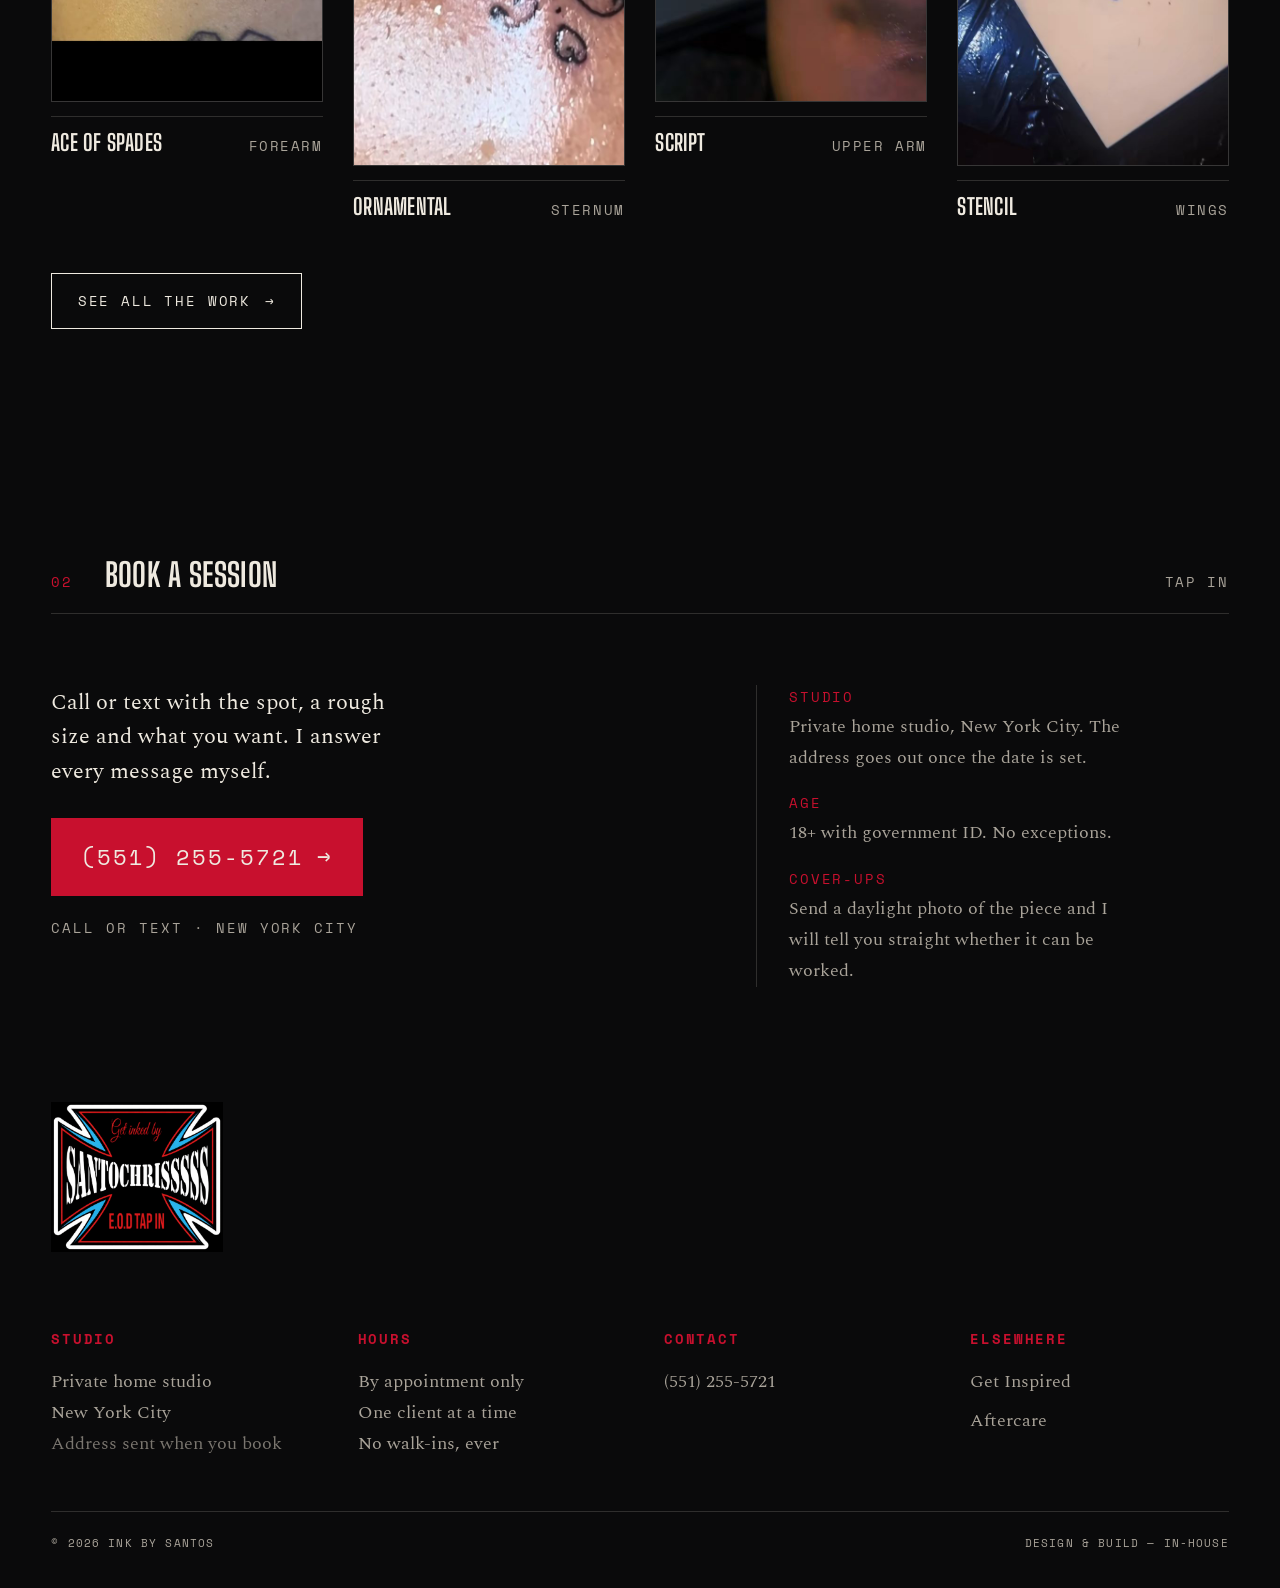
==== commit d67aa8d9: "Simplify the artwork pages and make the images legible The images were my mistake: an earlier pass r" ====
--- a/index.html
+++ b/index.html
@@ -17,7 +17,7 @@
 <link rel="preconnect" href="https://fonts.googleapis.com">
 <link rel="preconnect" href="https://fonts.gstatic.com" crossorigin>
 <link href="https://fonts.googleapis.com/css2?family=Big+Shoulders+Display:wght@400..900&family=Italianno&family=Monsieur+La+Doulaise&family=Space+Mono:wght@400;700&family=Spectral:ital,wght@0,200;0,300;0,400;0,600;1,300&display=swap" rel="stylesheet">
-<link rel="stylesheet" href="assets/css/site.css?v=64d54ab5">
+<link rel="stylesheet" href="assets/css/site.css?v=0132819a">
 
 <script type="application/ld+json">
 {
--- a/assets/css/site.css
+++ b/assets/css/site.css
@@ -2713,3 +2713,194 @@
 .lightbox__stage img {
   background: #fff;
 }
+
+/* ============================================= 18 Inspiration categories ===
+   Six labelled sections rather than one undifferentiated wall. Each flows in
+   columns so the mixed aspect ratios keep their own proportions. */
+
+.cat {
+  scroll-margin-top: calc(clamp(58px, 6.4vw, 76px) + 5.5rem);
+}
+
+.cat + .cat {
+  margin-top: clamp(3.5rem, 8vw, 7rem);
+}
+
+.cat .rule-head {
+  margin-bottom: clamp(1.6rem, 3.5vw, 2.6rem);
+}
+
+.cat__grid {
+  columns: 1;
+  column-gap: clamp(1rem, 2vw, 1.7rem);
+}
+
+@media (min-width: 620px) {
+  .cat__grid { columns: 2; }
+}
+
+@media (min-width: 1000px) {
+  .cat__grid { columns: 3; }
+}
+
+@media (min-width: 1400px) {
+  .cat__grid { columns: 4; }
+}
+
+.cat__grid .tile {
+  break-inside: avoid;
+  display: block;
+  width: 100%;
+  margin: 0 0 clamp(1rem, 2vw, 1.7rem);
+  padding: 0;
+  border: 0;
+  background: none;
+  text-align: left;
+  cursor: pointer;
+}
+
+.cat__grid .tile__frame {
+  aspect-ratio: auto;
+  background: #fff;
+  display: block;
+}
+
+.cat__grid .tile__frame img {
+  width: 100%;
+  height: auto;
+  display: block;
+  transition: transform 0.9s var(--ease);
+}
+
+.cat__grid .tile:hover .tile__frame img {
+  transform: scale(1.03);
+}
+
+/* Artwork is black on white, so the hover wash reads from the bottom up. */
+.cat__grid .tile__wash {
+  background: linear-gradient(
+    to top,
+    rgba(160, 10, 32, 0.6),
+    rgba(200, 16, 46, 0.14) 58%,
+    transparent 88%
+  );
+}
+
+/* The category bar scrolls with the page and sticks under the header. */
+.filters {
+  gap: 0.45rem;
+  margin-bottom: clamp(2rem, 5vw, 3.5rem);
+}
+
+a.chip {
+  text-decoration: none;
+  transition: color 0.3s var(--ease), border-color 0.3s var(--ease),
+    background 0.3s var(--ease);
+}
+
+a.chip:hover {
+  background: var(--blood);
+  border-color: var(--blood);
+  color: var(--bone);
+}
+
+a.chip sup {
+  font-size: 0.7em;
+  margin-left: 0.35rem;
+  opacity: 0.65;
+}
+
+@media (max-width: 619px) {
+  .filters {
+    position: static;
+    overflow-x: auto;
+    flex-wrap: nowrap;
+    scrollbar-width: none;
+  }
+  .filters::-webkit-scrollbar { display: none; }
+  .chip { flex: none; }
+}
+
+/* ================================================ 19 Simplification pass ===
+   Fewer, larger images and less furniture around them. The artwork is the
+   content; corner ticks, hover washes and zoom badges were competing with it. */
+
+/* Three columns at most, so every image is large enough to read. */
+@media (min-width: 620px) {
+  .cat__grid { columns: 2; }
+}
+
+@media (min-width: 1100px) {
+  .cat__grid { columns: 3; }
+}
+
+@media (min-width: 1400px) {
+  .cat__grid { columns: 3; }
+}
+
+.cat + .cat {
+  margin-top: clamp(4rem, 9vw, 8rem);
+}
+
+.cat__grid .tile__frame {
+  border: 1px solid rgba(10, 10, 11, 0.1);
+  transition: border-color 0.4s var(--ease);
+}
+
+.cat__grid .tile:hover .tile__frame {
+  border-color: var(--blood);
+}
+
+/* Caption: a quiet number, then the name. No rules, no flourish. */
+.cat__grid .tile__meta {
+  display: flex;
+  align-items: baseline;
+  gap: 0.7rem;
+  border-top: 0;
+  padding-top: 0.7rem;
+  margin-top: 0;
+}
+
+.cat__grid .tile__no {
+  font-family: var(--font-mono);
+  font-size: 0.72rem;
+  letter-spacing: 0.1em;
+  color: var(--blood);
+  flex: none;
+}
+
+.cat__grid .tile__name {
+  font-family: var(--font-body);
+  font-weight: 400;
+  font-size: 0.98rem;
+  letter-spacing: 0;
+  text-transform: none;
+  line-height: 1.3;
+  color: var(--fg);
+}
+
+.cat__grid .tile:hover .tile__name {
+  color: var(--blood);
+}
+
+/* The section masthead loses its description; the title and count say it. */
+.cat .rule-head__meta {
+  display: none;
+}
+
+/* Corner ticks and halftone washes removed across the site. */
+.ticks::before,
+.ticks::after {
+  display: none;
+}
+
+.halftone {
+  display: none;
+}
+
+/* Gallery and selected-work tiles lose the hover wash and zoom badge too. */
+.tile__wash,
+.work__wash,
+.tile__zoom {
+  display: none;
+}
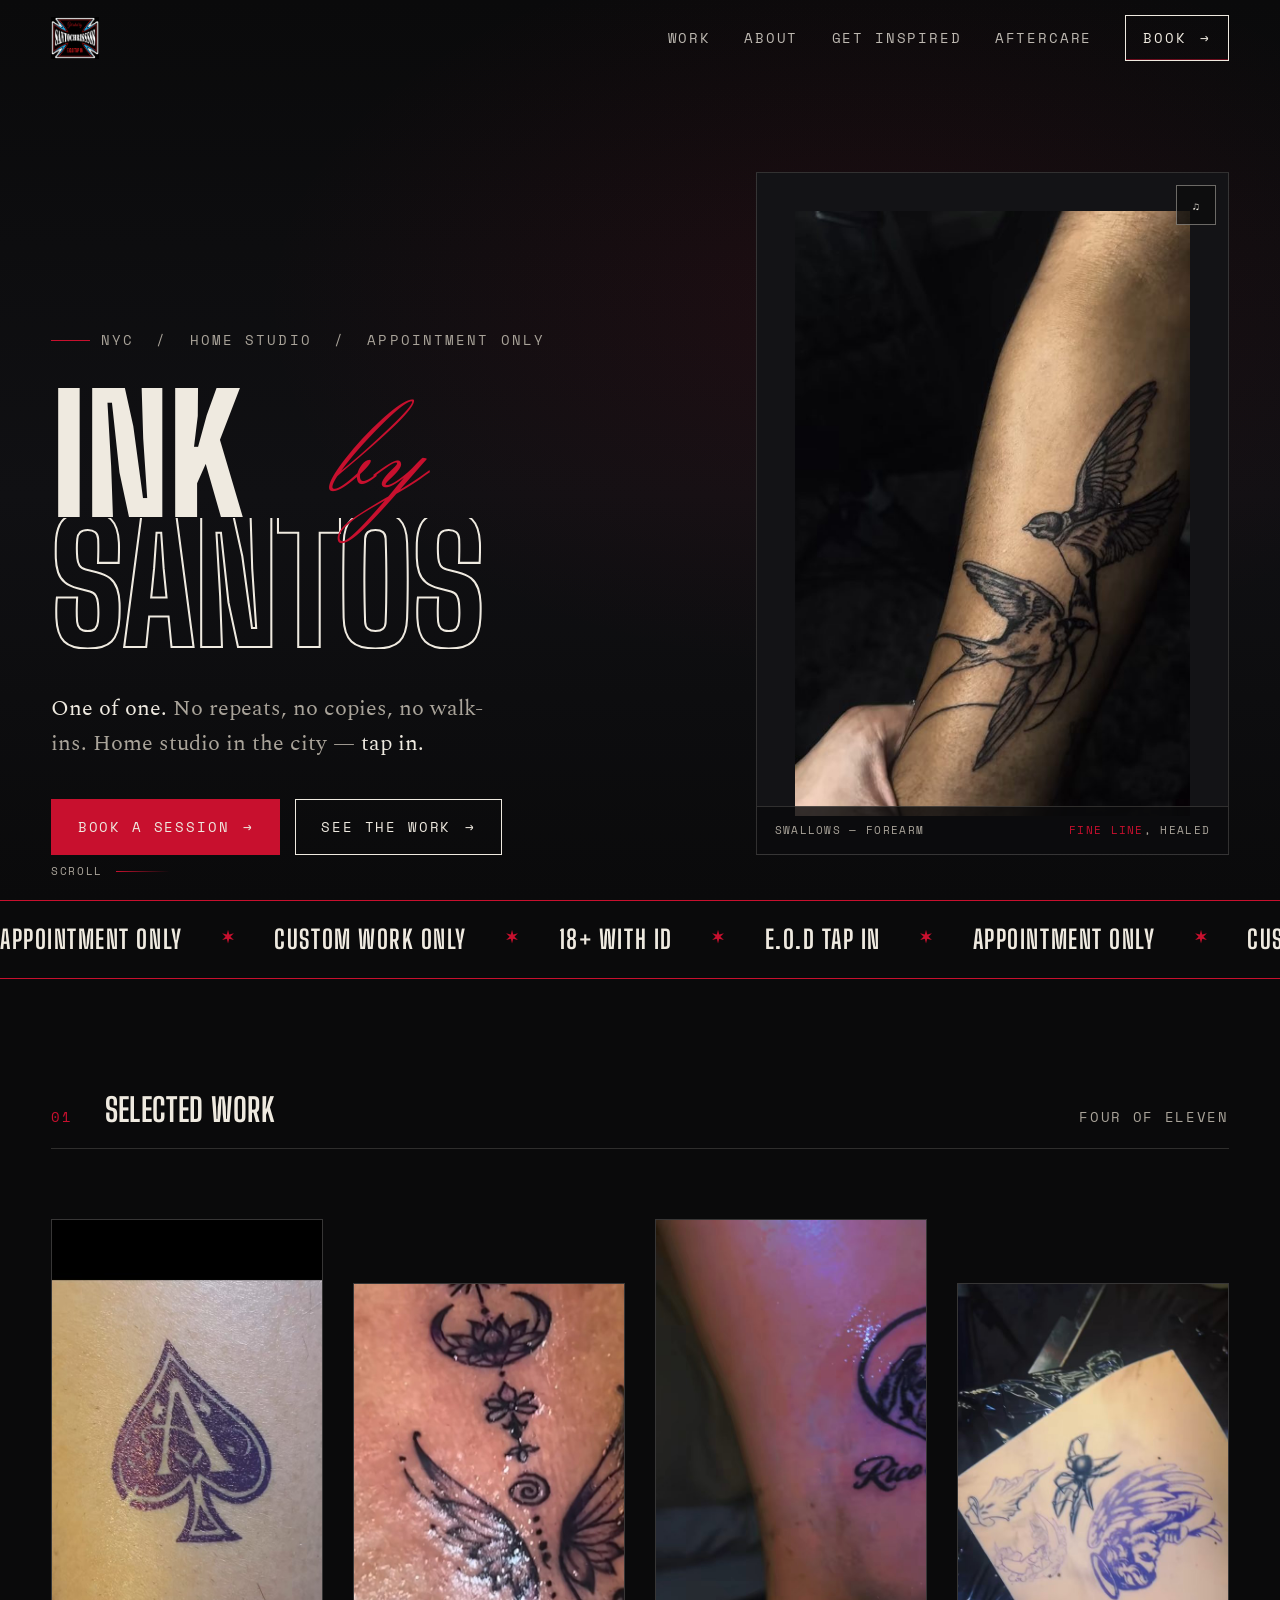
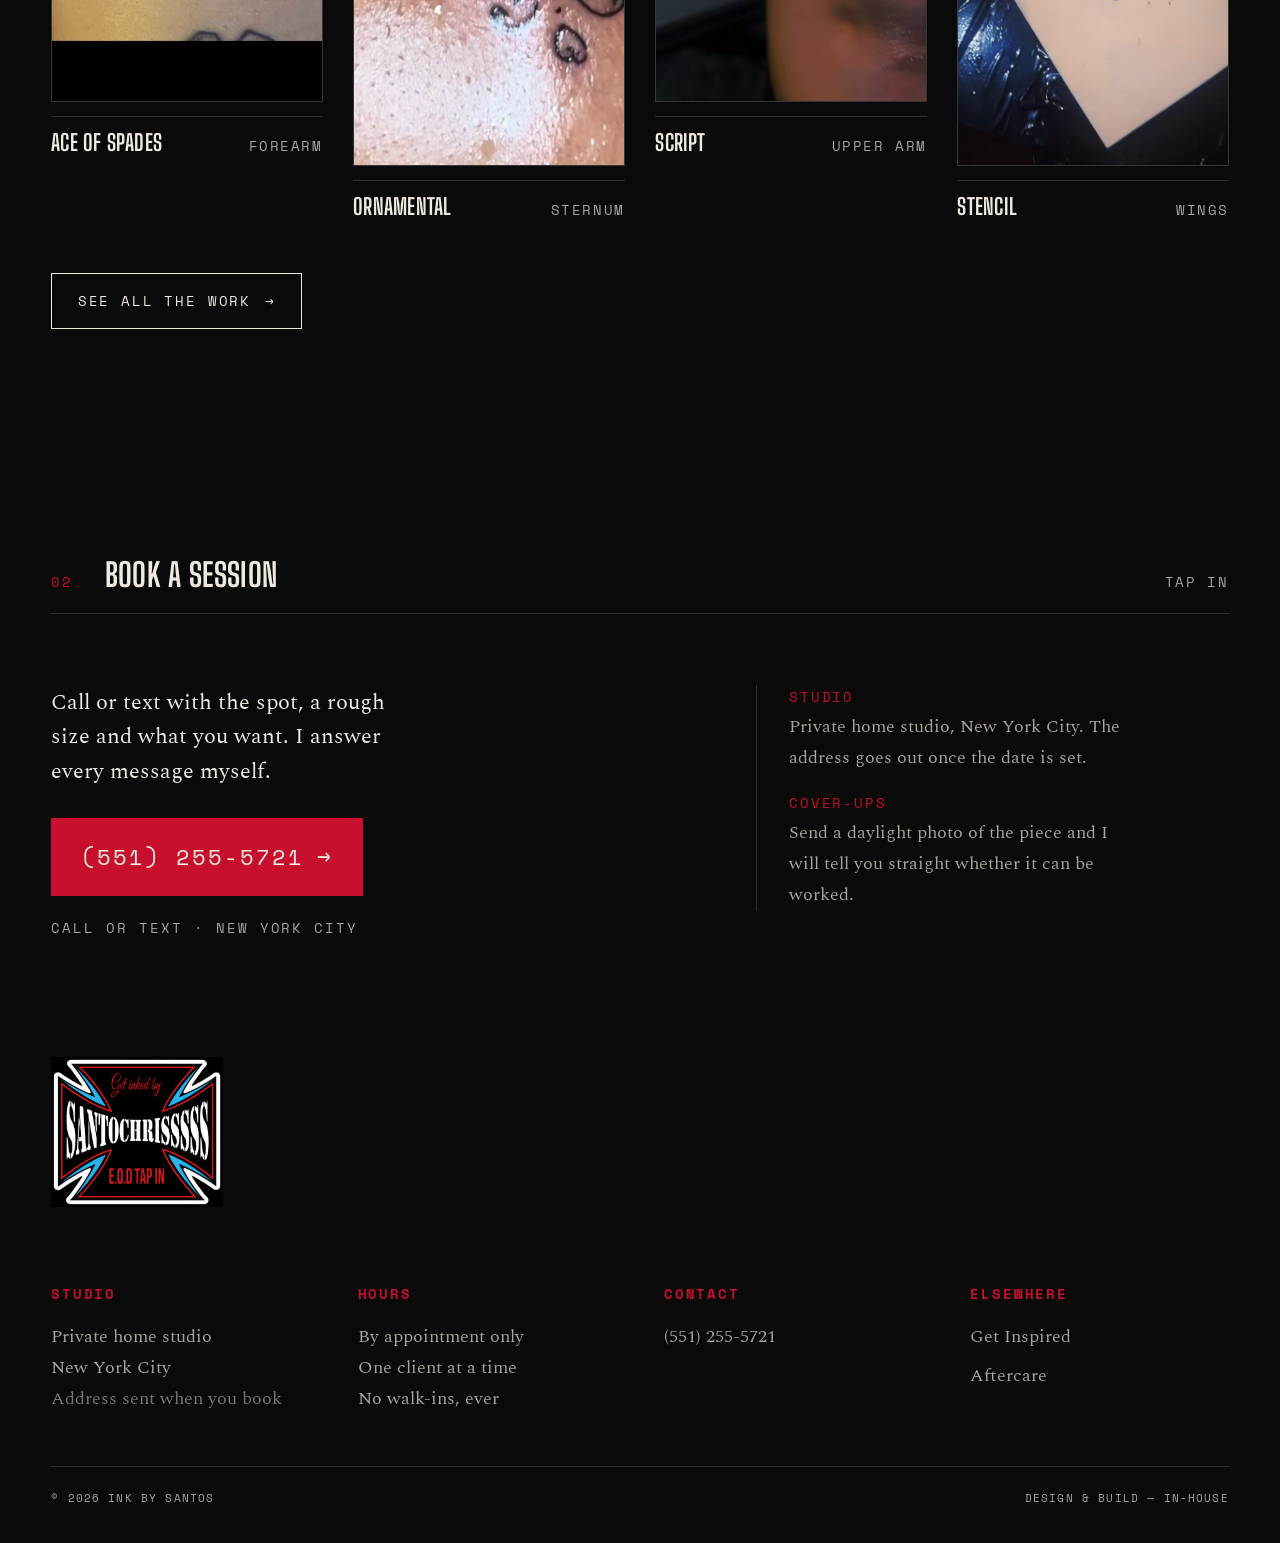
==== commit 1b62142f: "Drop the per-image numbering; remove the Age fineprint entry Get Inspired tiles now carry no caption" ====
--- a/index.html
+++ b/index.html
@@ -159,7 +159,6 @@
       <div class="works">
         <a class="work work--a" href="gallery.html" data-reveal style="--d:0">
           <div class="work__frame ticks">
-            <span class="work__no">01</span>
             <span class="vid">
               <img class="vid__poster" src="assets/video/work-06.jpg" alt="Ace of spades tattoo in purple and black"
                    width="576" height="1024" loading="lazy">
@@ -176,7 +175,6 @@
 
         <a class="work work--b" href="gallery.html" data-reveal style="--d:1">
           <div class="work__frame ticks">
-            <span class="work__no">02</span>
             <span class="vid">
               <img class="vid__poster" src="assets/video/work-03.jpg" alt="Ornamental lotus and wing linework across a sternum"
                    width="576" height="1024" loading="lazy">
@@ -193,7 +191,6 @@
 
         <a class="work work--c" href="gallery.html" data-reveal style="--d:2">
           <div class="work__frame ticks">
-            <span class="work__no">03</span>
             <span class="vid">
               <img class="vid__poster" src="assets/video/work-11.jpg" alt="Script lettering on an upper arm"
                    width="576" height="1024" loading="lazy">
@@ -210,7 +207,6 @@
 
         <a class="work work--d" href="gallery.html" data-reveal style="--d:3">
           <div class="work__frame ticks">
-            <span class="work__no">04</span>
             <span class="vid">
               <img class="vid__poster" src="assets/video/work-10.jpg" alt="Stencil sheet of a winged design"
                    width="576" height="1024" loading="lazy">
@@ -270,10 +266,6 @@
                 the date is set.</dd>
             </div>
             <div>
-              <dt>Age</dt>
-              <dd>18+ with government ID. No exceptions.</dd>
-            </div>
-            <div>
               <dt>Cover-ups</dt>
               <dd>Send a daylight photo of the piece and I will tell you
                 straight whether it can be worked.</dd>
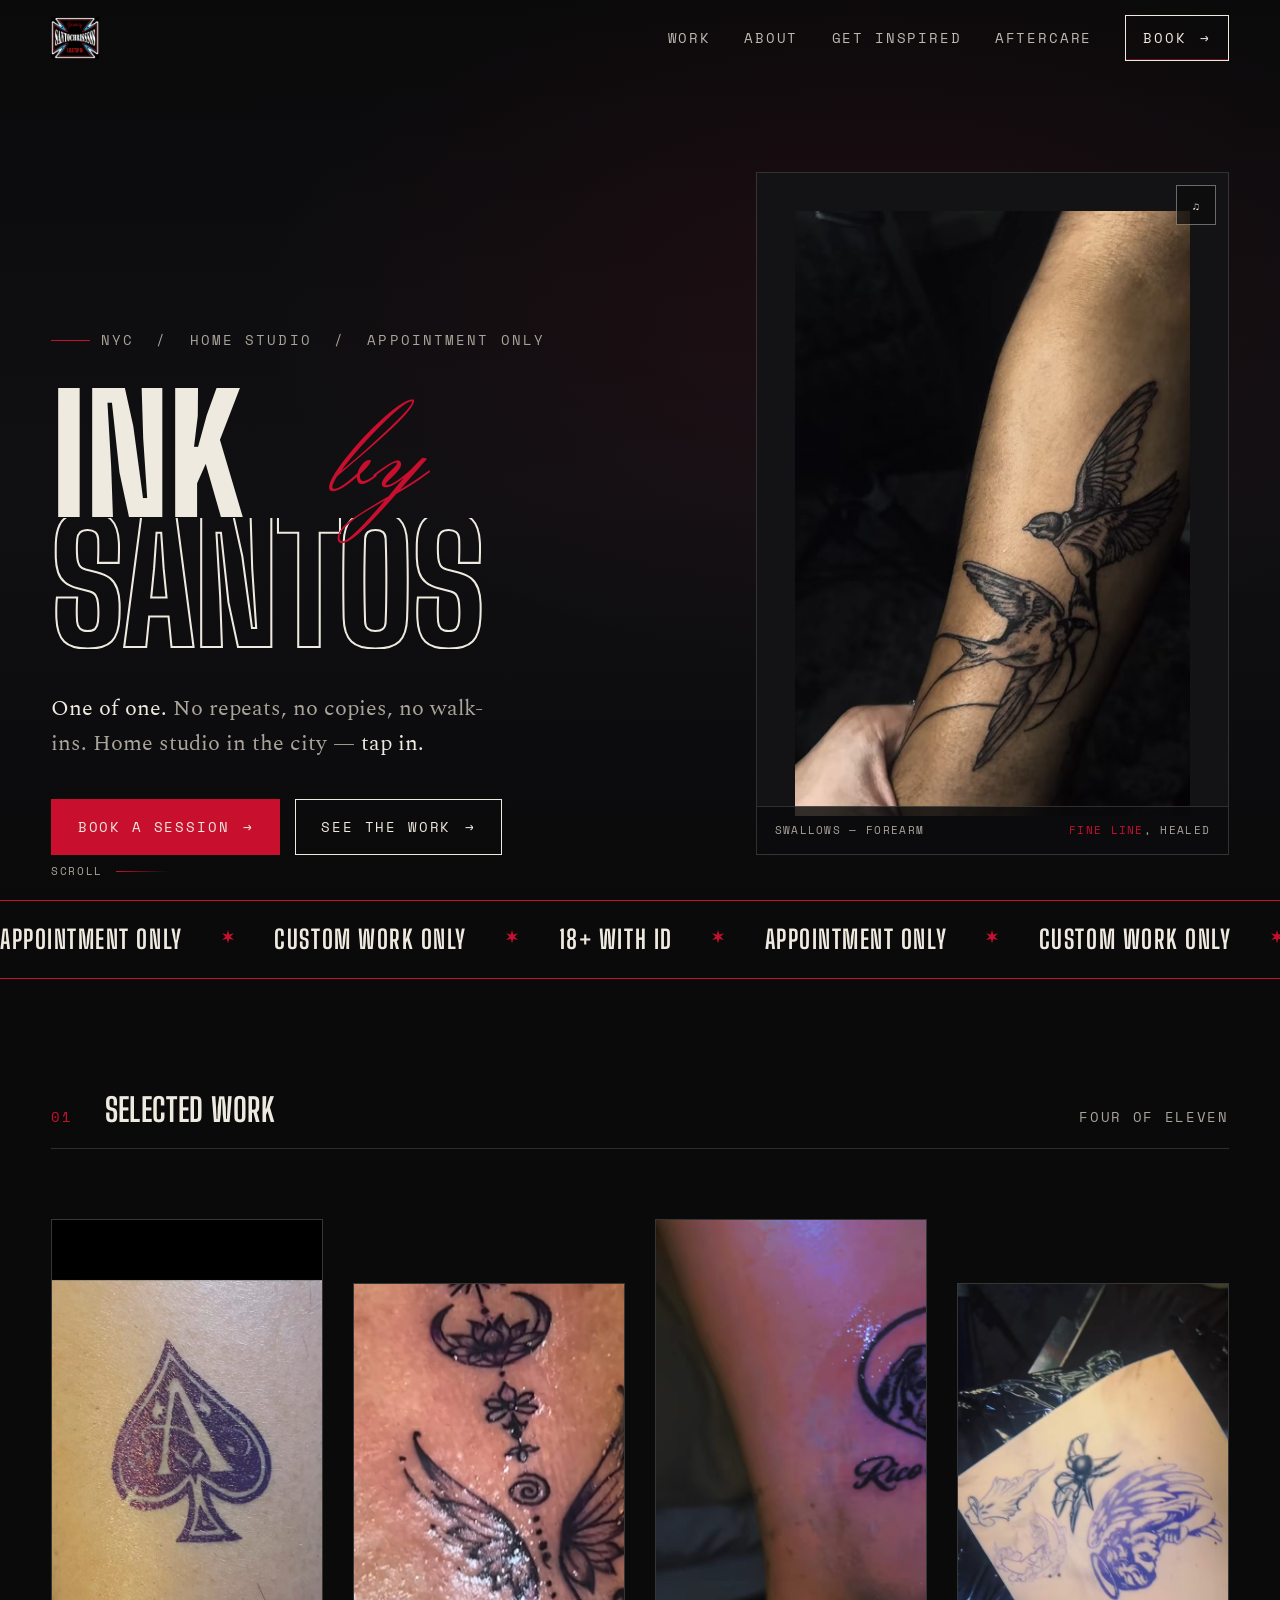
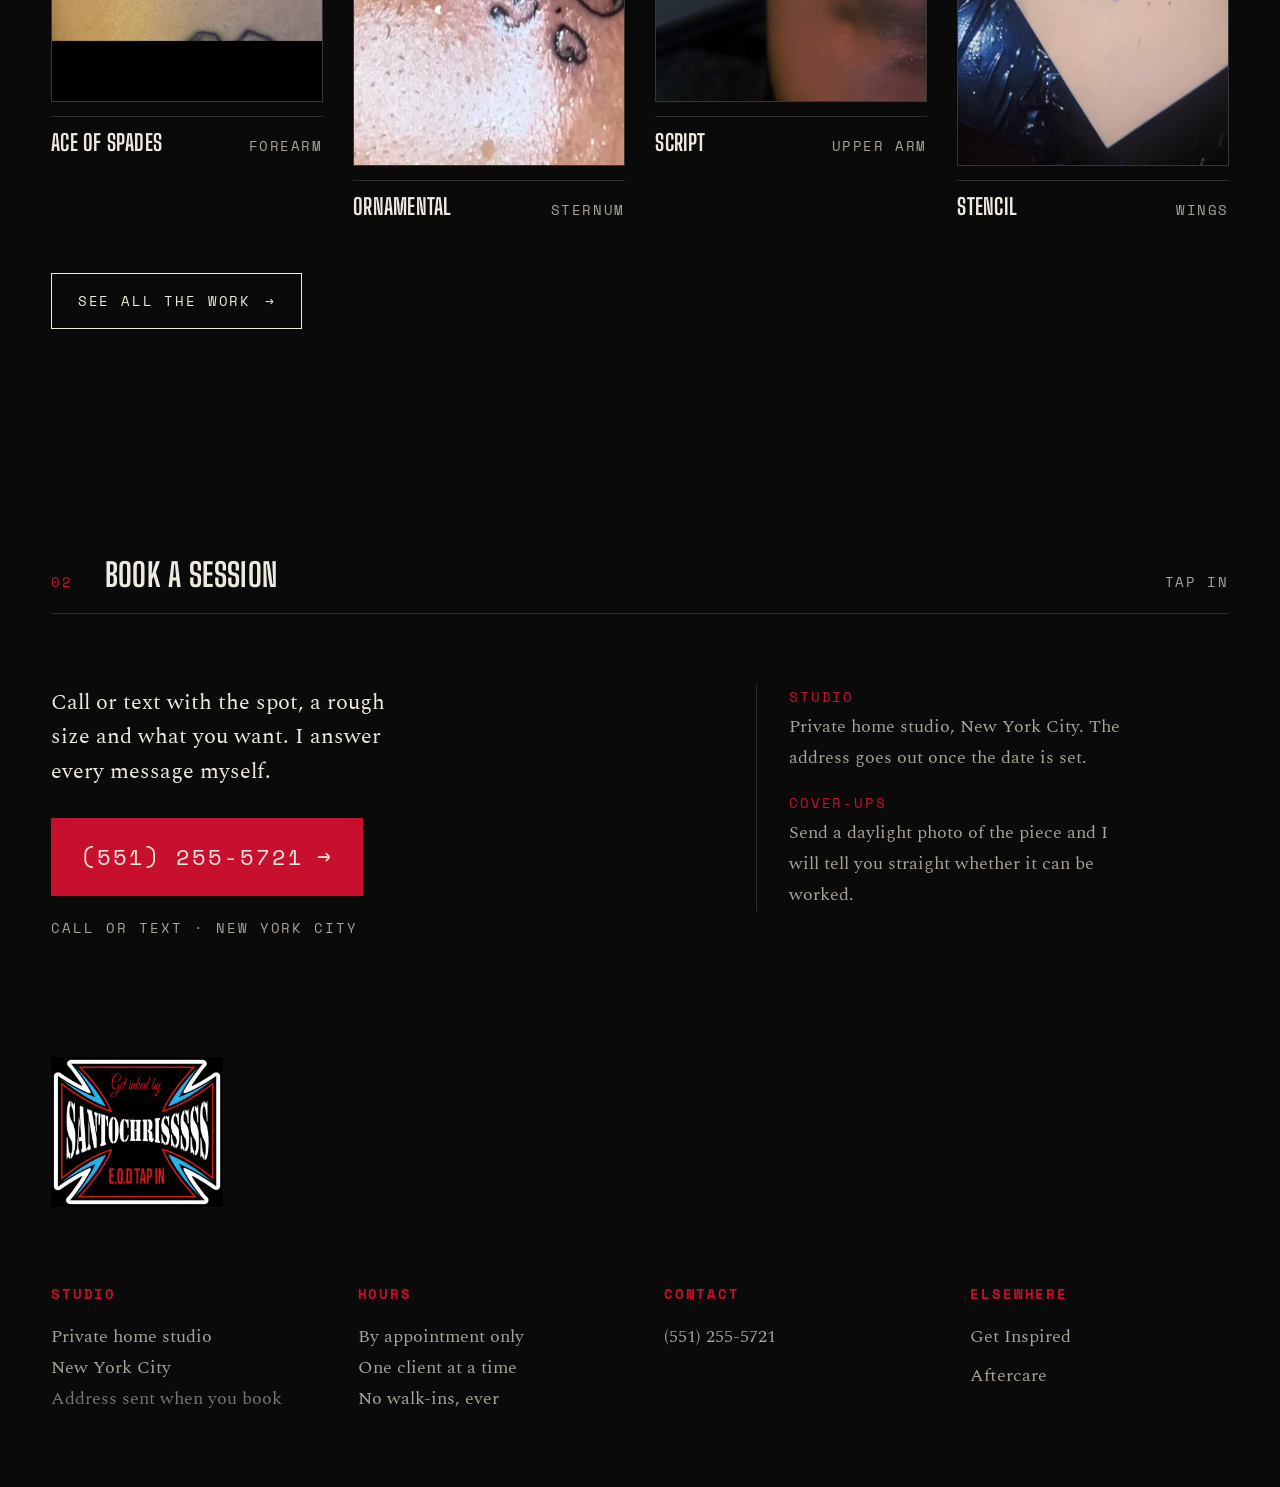
==== commit 2e64ff3b: "Remove "E.O.D tap in" and the footer legal strip Ticker now reads "Appointment only / Custom work on" ====
--- a/index.html
+++ b/index.html
@@ -17,7 +17,7 @@
 <link rel="preconnect" href="https://fonts.googleapis.com">
 <link rel="preconnect" href="https://fonts.gstatic.com" crossorigin>
 <link href="https://fonts.googleapis.com/css2?family=Big+Shoulders+Display:wght@400..900&family=Italianno&family=Monsieur+La+Doulaise&family=Space+Mono:wght@400;700&family=Spectral:ital,wght@0,200;0,300;0,400;0,600;1,300&display=swap" rel="stylesheet">
-<link rel="stylesheet" href="assets/css/site.css?v=0132819a">
+<link rel="stylesheet" href="assets/css/site.css?v=63a09eef">
 
 <script type="application/ld+json">
 {
@@ -136,12 +136,10 @@
     <div class="ticker">
       <div class="ticker__track">
         <div class="ticker__row">
-          <b>Appointment only</b><i>&#10038;</i><b>Custom work only</b><i>&#10038;</i>
-          <b>18+ with ID</b><i>&#10038;</i><b>E.O.D tap in</b><i>&#10038;</i>
+          <b>Appointment only</b><i>&#10038;</i><b>Custom work only</b><i>&#10038;</i><b>18+ with ID</b><i>&#10038;</i><b>Appointment only</b><i>&#10038;</i><b>Custom work only</b><i>&#10038;</i><b>18+ with ID</b><i>&#10038;</i><b>Appointment only</b><i>&#10038;</i><b>Custom work only</b><i>&#10038;</i><b>18+ with ID</b><i>&#10038;</i><b>Appointment only</b><i>&#10038;</i><b>Custom work only</b><i>&#10038;</i><b>18+ with ID</b><i>&#10038;</i>
         </div>
         <div class="ticker__row">
-          <b>Appointment only</b><i>&#10038;</i><b>Custom work only</b><i>&#10038;</i>
-          <b>18+ with ID</b><i>&#10038;</i><b>E.O.D tap in</b><i>&#10038;</i>
+          <b>Appointment only</b><i>&#10038;</i><b>Custom work only</b><i>&#10038;</i><b>18+ with ID</b><i>&#10038;</i><b>Appointment only</b><i>&#10038;</i><b>Custom work only</b><i>&#10038;</i><b>18+ with ID</b><i>&#10038;</i><b>Appointment only</b><i>&#10038;</i><b>Custom work only</b><i>&#10038;</i><b>18+ with ID</b><i>&#10038;</i><b>Appointment only</b><i>&#10038;</i><b>Custom work only</b><i>&#10038;</i><b>18+ with ID</b><i>&#10038;</i>
         </div>
       </div>
     </div>
@@ -306,10 +304,6 @@
       </div>
     </div>
 
-    <p class="footer__legal">
-      <span>© 2026 Ink by Santos</span>
-      <span>Design &amp; build — in-house</span>
-    </p>
   </div>
 </footer>
 
--- a/assets/css/site.css
+++ b/assets/css/site.css
@@ -2904,3 +2904,10 @@
 .tile__zoom {
   display: none;
 }
+
+/* The legal strip that used to sit under this rule is gone, so the rule has
+   nothing to separate. Close the footer with padding instead. */
+.footer__cols {
+  border-bottom: 0;
+  padding-bottom: clamp(2.5rem, 6vw, 4.5rem);
+}
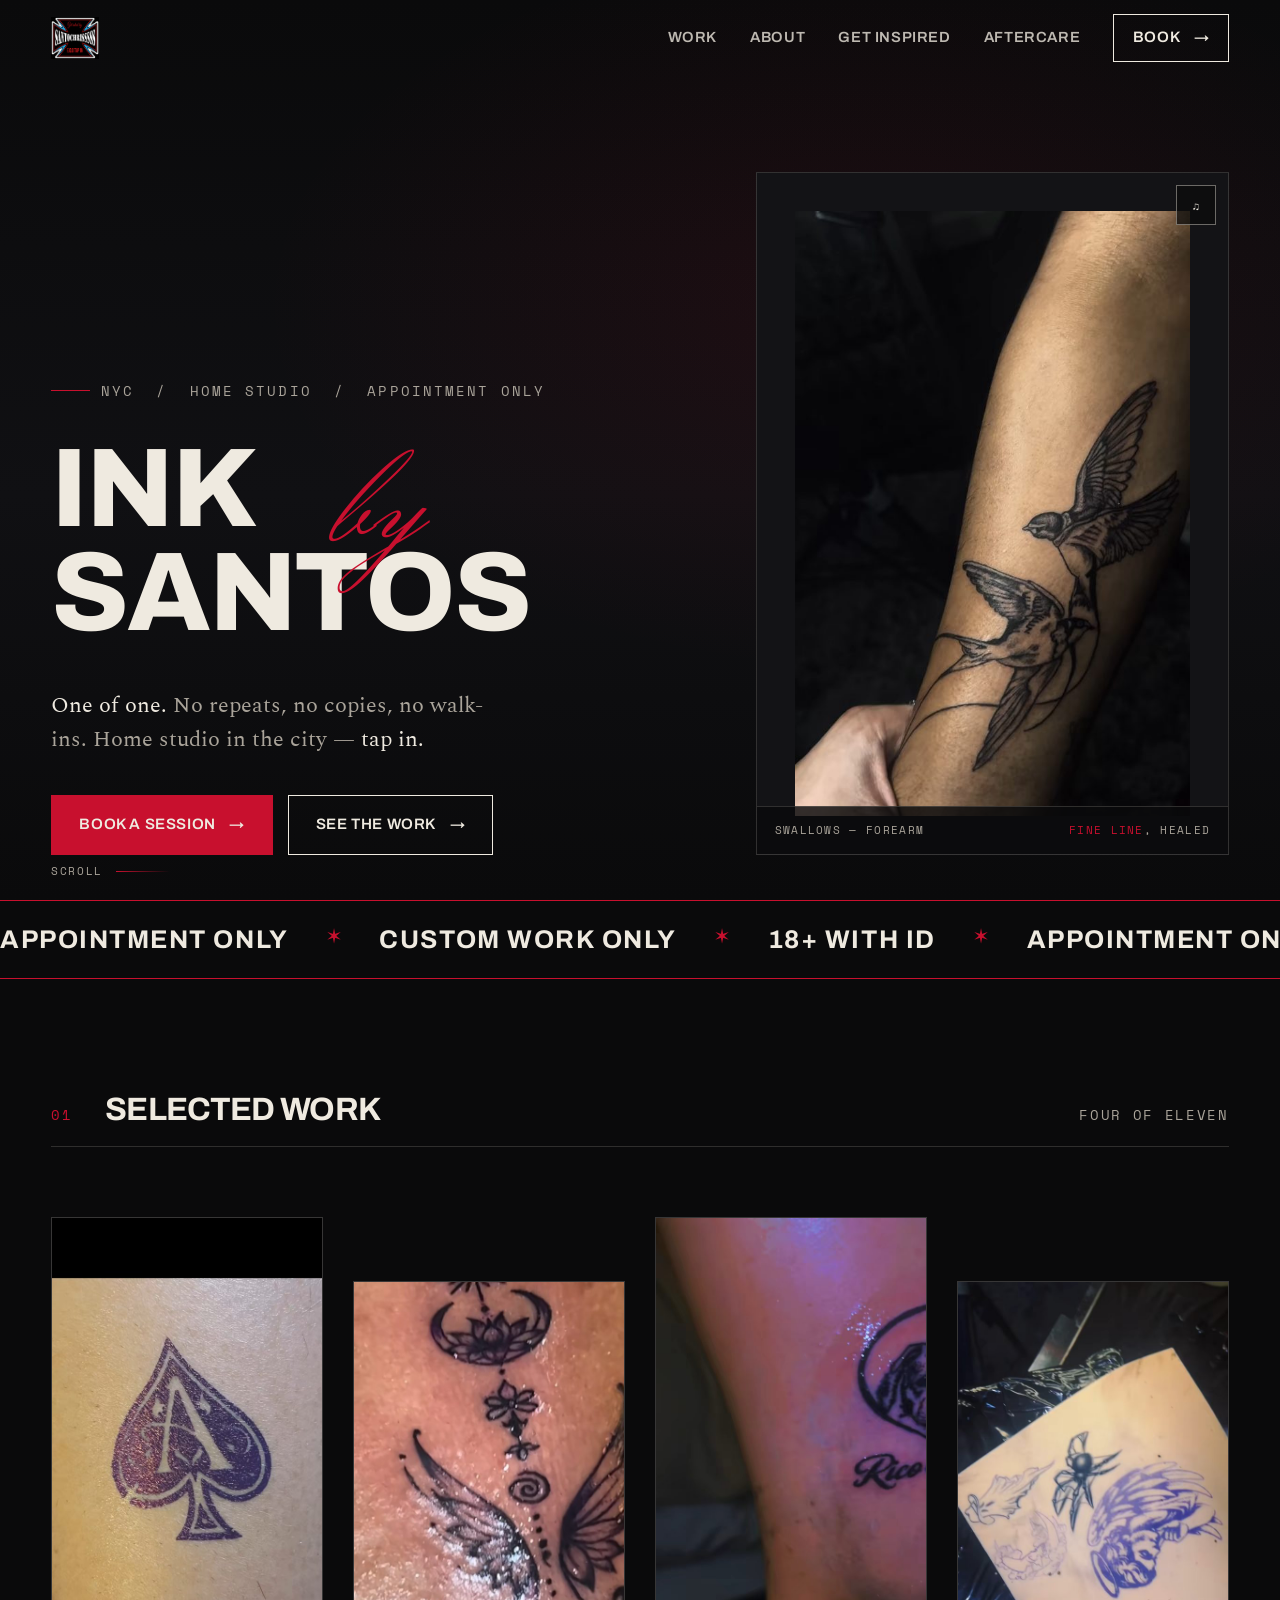
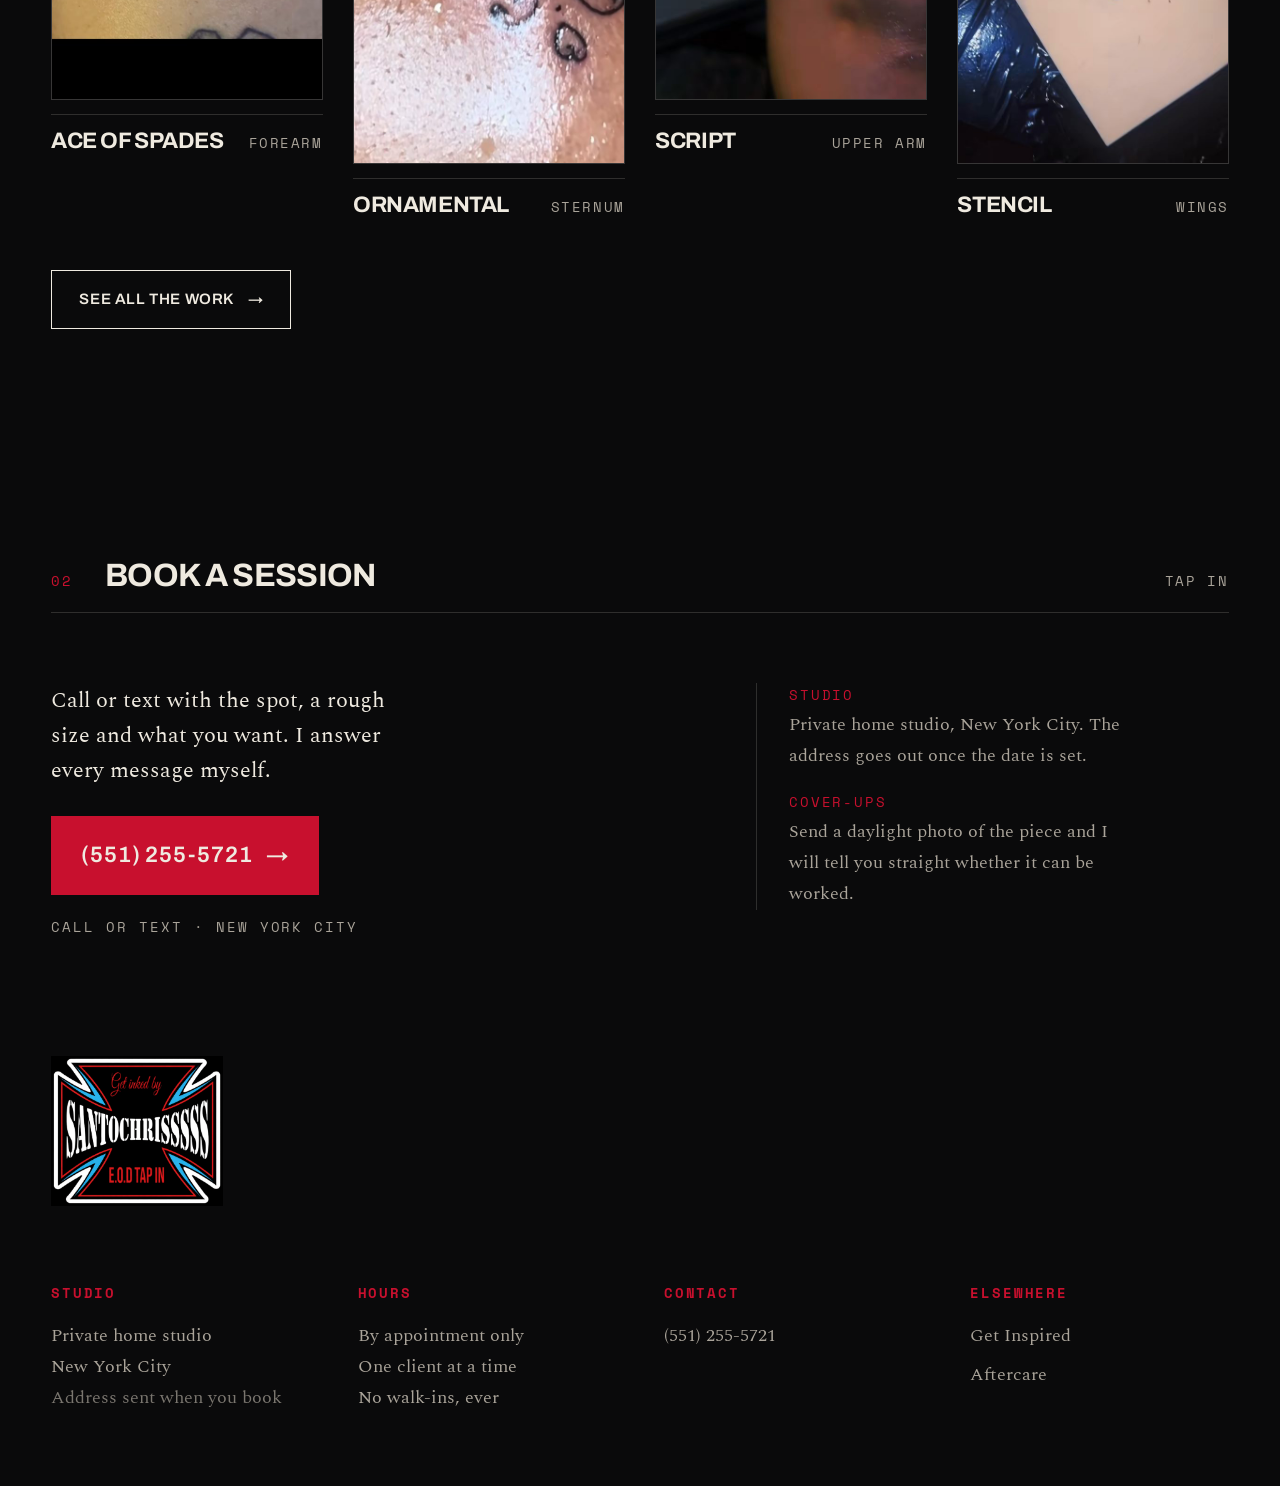
==== commit 3468ef9b: "Replace the heading and button faces; fix the unreadable wordmark Headings move from Big Shoulders D" ====
--- a/index.html
+++ b/index.html
@@ -16,8 +16,8 @@
 
 <link rel="preconnect" href="https://fonts.googleapis.com">
 <link rel="preconnect" href="https://fonts.gstatic.com" crossorigin>
-<link href="https://fonts.googleapis.com/css2?family=Big+Shoulders+Display:wght@400..900&family=Italianno&family=Monsieur+La+Doulaise&family=Space+Mono:wght@400;700&family=Spectral:ital,wght@0,200;0,300;0,400;0,600;1,300&display=swap" rel="stylesheet">
-<link rel="stylesheet" href="assets/css/site.css?v=63a09eef">
+<link href="https://fonts.googleapis.com/css2?family=Archivo:wght@400;500;600;700;800;900&family=Italianno&family=Monsieur+La+Doulaise&family=Space+Mono:wght@400;700&family=Spectral:ital,wght@0,200;0,300;0,400;0,600;1,300&display=swap" rel="stylesheet">
+<link rel="stylesheet" href="assets/css/site.css?v=8e43017f">
 
 <script type="application/ld+json">
 {
--- a/assets/css/site.css
+++ b/assets/css/site.css
@@ -41,8 +41,8 @@
   --rule: rgba(239, 234, 224, 0.16);
   --rule-strong: rgba(239, 234, 224, 0.4);
 
-  --font-display: "Big Shoulders Display", "Big Shoulders", "Oswald",
-    "Arial Narrow", sans-serif;
+  --font-display: "Archivo", "Helvetica Neue", Arial, sans-serif;
+  --font-ui: "Archivo", "Helvetica Neue", Arial, sans-serif;
   --font-script: "Monsieur La Doulaise", "Italianno", cursive;
   --font-script-2: "Italianno", "Monsieur La Doulaise", cursive;
   --font-body: "Spectral", "Iowan Old Style", Georgia, serif;
@@ -54,8 +54,8 @@
   --t-1: clamp(1.18rem, 1.1rem + 0.4vw, 1.4rem);
   --t-2: clamp(1.5rem, 1.3rem + 0.9vw, 2.1rem);
   --t-3: clamp(2rem, 1.5rem + 2.2vw, 3.4rem);
-  --t-4: clamp(2.8rem, 1.6rem + 5.4vw, 6rem);
-  --t-5: clamp(3.6rem, 0.8rem + 12vw, 11rem);
+  --t-4: clamp(2.3rem, 1.3rem + 4vw, 4.2rem);
+  --t-5: clamp(2.6rem, 0.6rem + 8vw, 7rem);
 
   --gutter: clamp(1.25rem, 4vw, 3.5rem);
   --bay: clamp(4.5rem, 9vw, 9.5rem); /* vertical section rhythm */
@@ -2911,3 +2911,123 @@
   border-bottom: 0;
   padding-bottom: clamp(2.5rem, 6vw, 4.5rem);
 }
+
+
+/* ==================================================== 20 Type refresh =====
+   Headings move off the condensed industrial face onto Archivo: wider,
+   heavier and far easier to read at a glance. Buttons and navigation leave
+   the monospace behind for the same family at a lighter weight, with much
+   less letter-spacing. Space Mono stays only for the small print marks. */
+
+.display,
+.rule-head__title,
+.hero__word,
+.page-head__title,
+.phase__title,
+.tile__name,
+.work__title,
+.lightbox__title,
+.drawer__link,
+.faq summary,
+.alert h4,
+.step__no,
+.creds dd,
+.mark {
+  font-family: var(--font-display);
+  letter-spacing: -0.02em;
+}
+
+.display,
+.hero__word,
+.page-head__title {
+  line-height: 0.92;
+}
+
+.rule-head__title,
+.phase__title {
+  line-height: 1;
+}
+
+/* The outlined wordmark was the hardest thing on the site to read: a
+   transparent fill behind a hairline stroke. It is solid now. */
+.hero__word--outline {
+  color: var(--bone);
+  -webkit-text-stroke: 0;
+}
+
+.hero__word--outline .mis::before {
+  -webkit-text-stroke: 0;
+  color: var(--blood);
+}
+
+.display--outline {
+  color: var(--fg);
+  -webkit-text-stroke: 0;
+}
+
+.step__no {
+  color: var(--fg-dim);
+  -webkit-text-stroke: 0;
+}
+
+/* Buttons and nav: readable sans, generous size, barely any tracking. */
+.btn,
+.chip,
+.nav__link,
+.tlink {
+  font-family: var(--font-ui);
+  font-weight: 600;
+  letter-spacing: 0.04em;
+  text-transform: uppercase;
+}
+
+.btn {
+  font-size: clamp(0.84rem, 0.8rem + 0.18vw, 0.95rem);
+  padding: 1rem 1.7rem;
+}
+
+.btn--small {
+  padding: 0.65rem 1.15rem;
+}
+
+.nav__link {
+  font-size: clamp(0.82rem, 0.78rem + 0.18vw, 0.92rem);
+}
+
+.chip {
+  font-size: clamp(0.8rem, 0.76rem + 0.16vw, 0.9rem);
+  padding: 0.6rem 1.05rem;
+}
+
+.chip sup {
+  font-family: var(--font-mono);
+  font-weight: 400;
+}
+
+/* The drawer links are set in the display face, which is wider now. */
+.drawer__link {
+  font-size: clamp(2.1rem, 10vw, 3.6rem);
+}
+
+.drawer__link span {
+  font-family: var(--font-mono);
+}
+
+/* Section numbers and small labels stay monospace. */
+.rule-head__no,
+.eyebrow,
+.mono,
+.tile__no,
+.work__tag,
+.plate__cap,
+.portrait__cap,
+.booking__note,
+.footer__col h4,
+.fineprint dt,
+.creds dt,
+.tl__year,
+.phase__no,
+.lightbox__tags,
+.lightbox__bar {
+  font-family: var(--font-mono);
+}
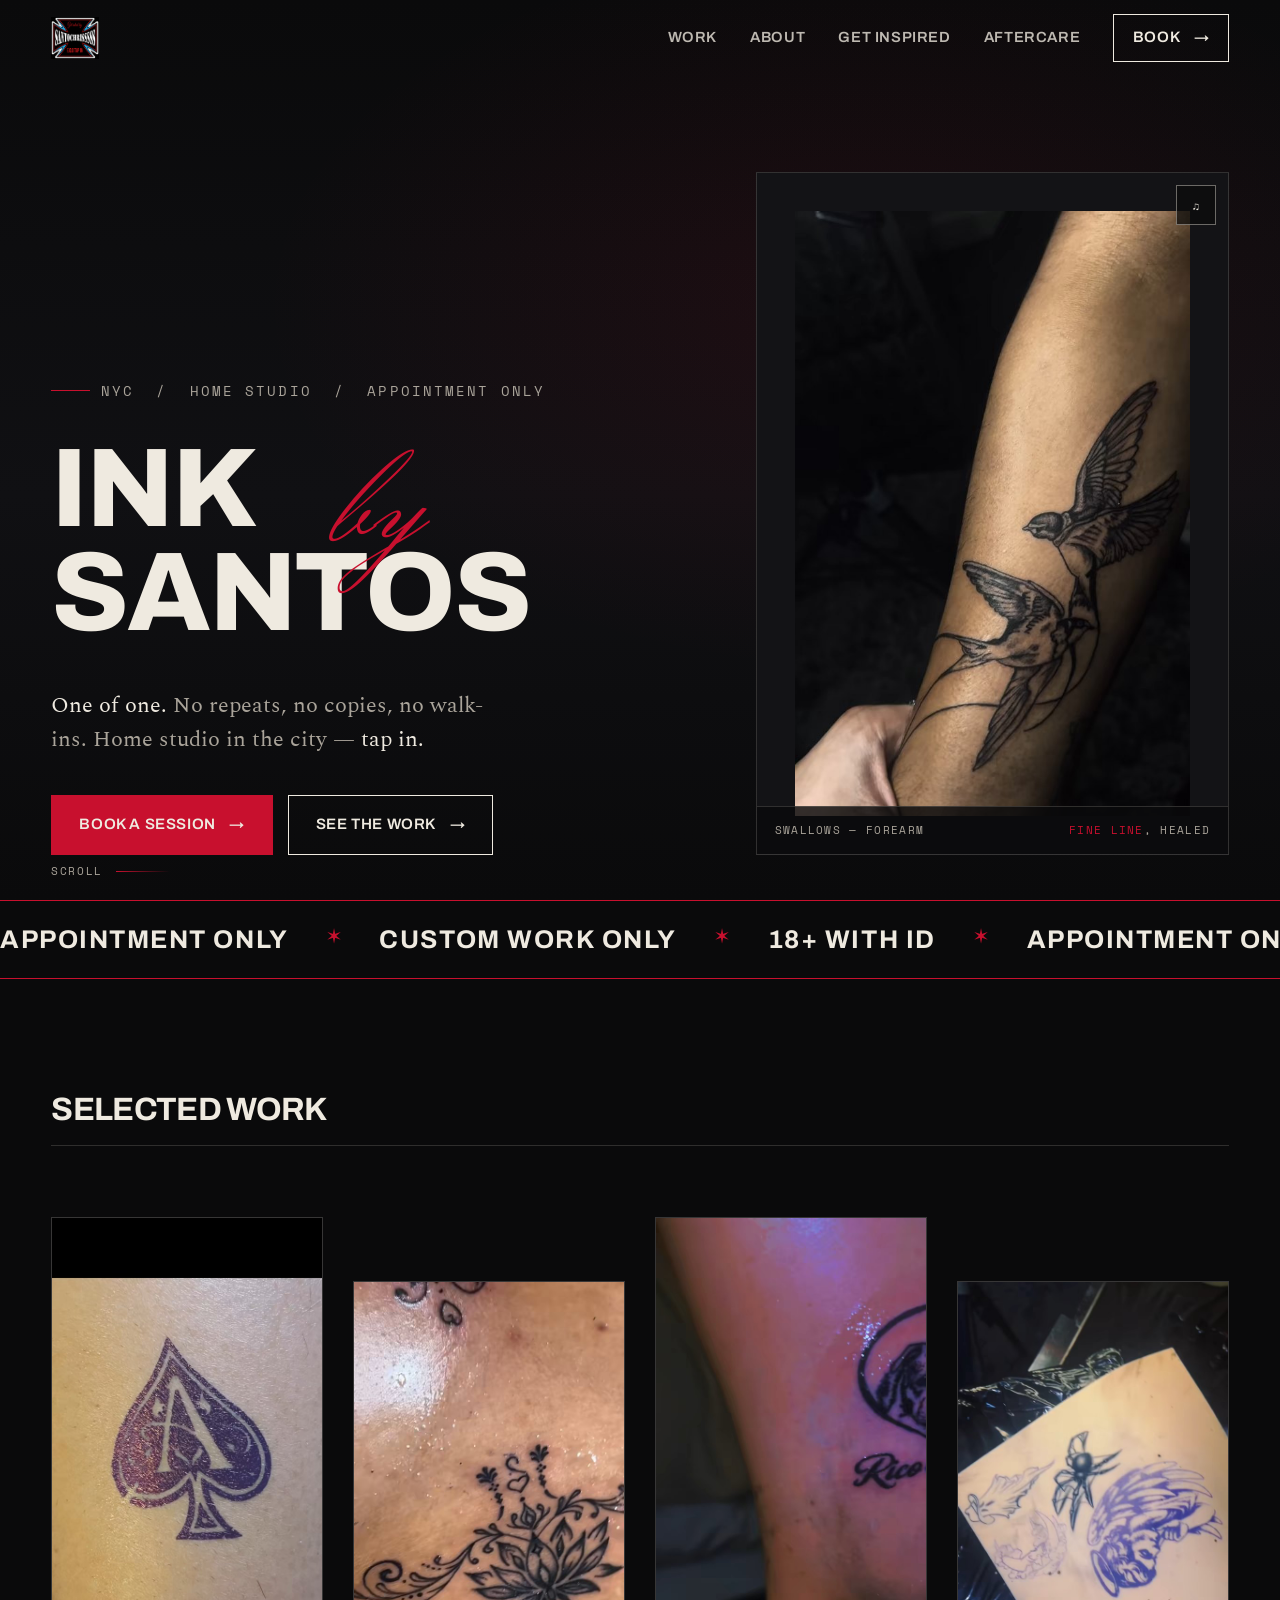
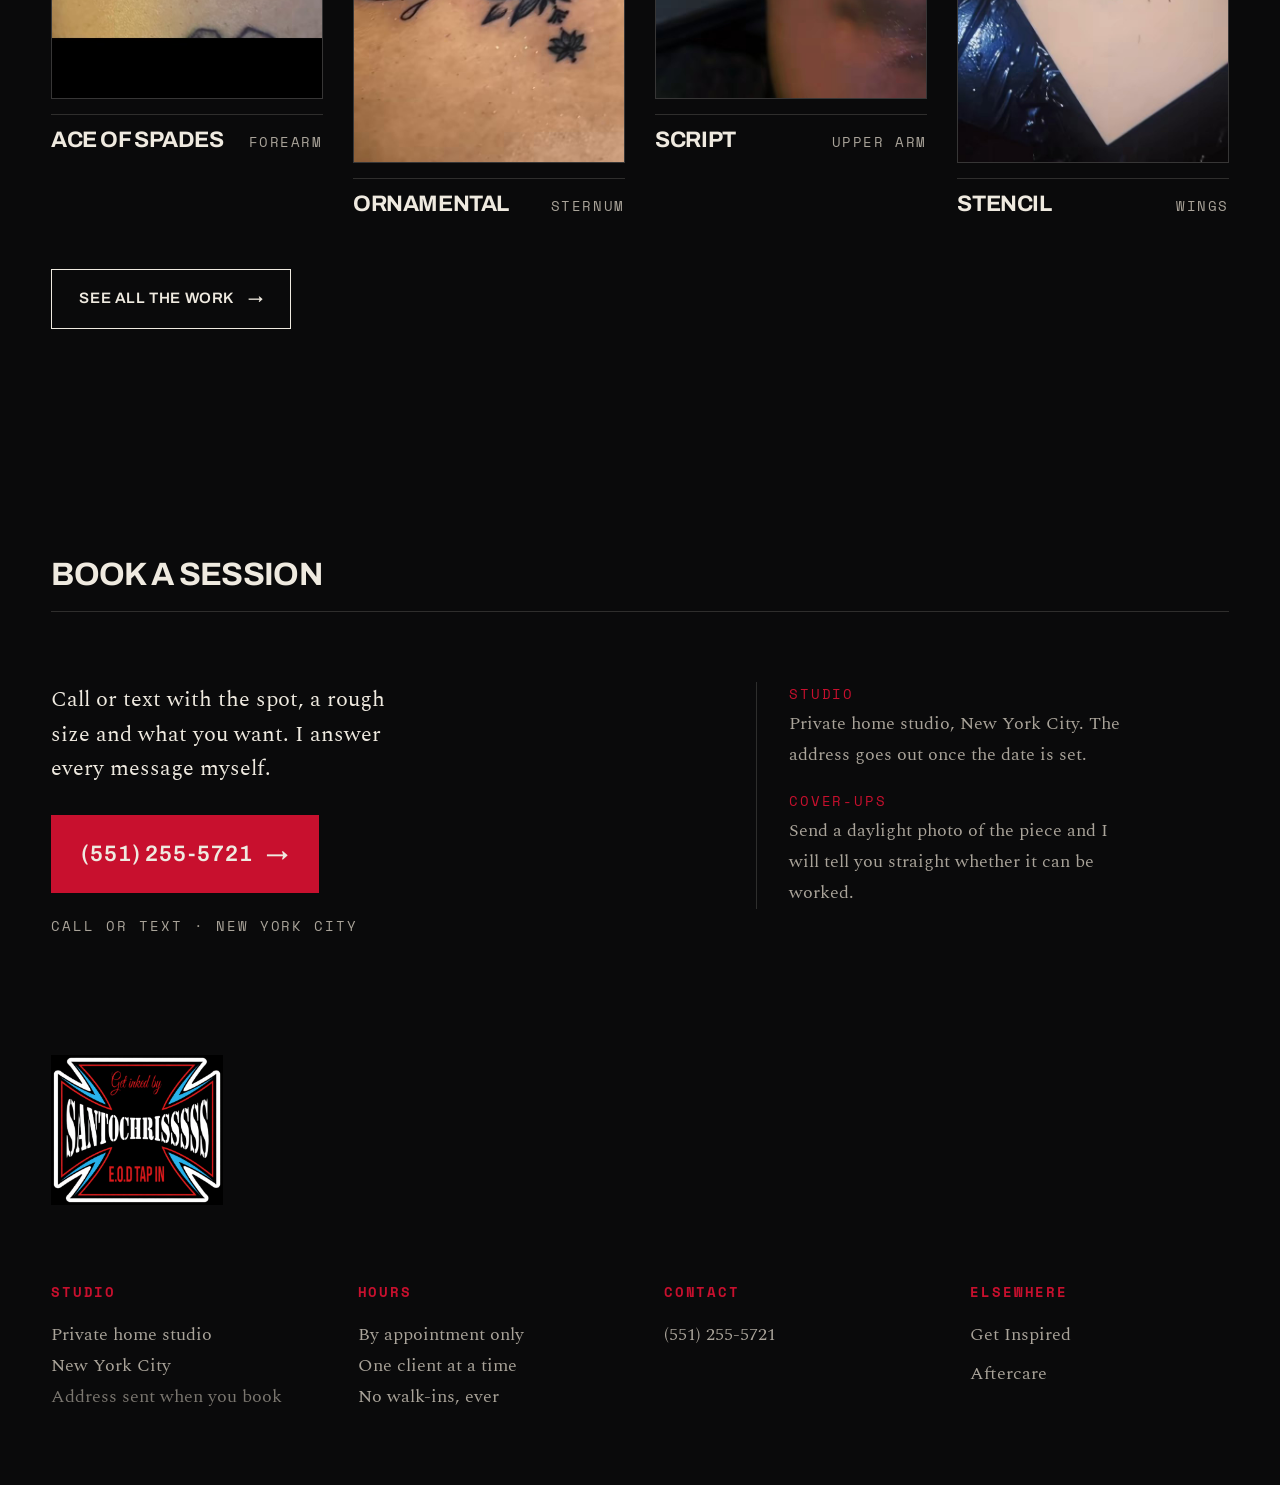
==== commit d48d269b: "Mobile layout, remaining numbering, and better poster frames Mobile bug: the inline nav was never hi" ====
--- a/index.html
+++ b/index.html
@@ -17,7 +17,7 @@
 <link rel="preconnect" href="https://fonts.googleapis.com">
 <link rel="preconnect" href="https://fonts.gstatic.com" crossorigin>
 <link href="https://fonts.googleapis.com/css2?family=Archivo:wght@400;500;600;700;800;900&family=Italianno&family=Monsieur+La+Doulaise&family=Space+Mono:wght@400;700&family=Spectral:ital,wght@0,200;0,300;0,400;0,600;1,300&display=swap" rel="stylesheet">
-<link rel="stylesheet" href="assets/css/site.css?v=8e43017f">
+<link rel="stylesheet" href="assets/css/site.css?v=697d04ea">
 
 <script type="application/ld+json">
 {
@@ -67,11 +67,11 @@
 
 <nav class="drawer" id="drawer" aria-label="Mobile">
   <img class="drawer__logo" src="assets/img/logo-mark.png" alt="" aria-hidden="true" width="229" height="200">
-  <a class="drawer__link" style="--i:0" href="gallery.html"><span>01</span>Work</a>
-  <a class="drawer__link" style="--i:1" href="about.html"><span>02</span>About</a>
-  <a class="drawer__link" style="--i:2" href="inspiration.html"><span>03</span>Get Inspired</a>
-  <a class="drawer__link" style="--i:3" href="aftercare.html"><span>04</span>Aftercare</a>
-  <a class="drawer__link" style="--i:4" href="#book"><span>05</span>Book</a>
+  <a class="drawer__link" style="--i:0" href="gallery.html">Work</a>
+  <a class="drawer__link" style="--i:1" href="about.html">About</a>
+  <a class="drawer__link" style="--i:2" href="inspiration.html">Get Inspired</a>
+  <a class="drawer__link" style="--i:3" href="aftercare.html">Aftercare</a>
+  <a class="drawer__link" style="--i:4" href="#book">Book</a>
   <p class="mono drawer__foot">By appointment · NYC<br><a href="tel:+15512555721">(551) 255-5721</a></p>
 </nav>
 
@@ -149,9 +149,7 @@
   <section class="pane pane--ink bay" aria-labelledby="work-h">
     <div class="shell">
       <div class="rule-head" data-reveal>
-        <span class="rule-head__no">01</span>
         <h2 class="rule-head__title" id="work-h">Selected work</h2>
-        <span class="rule-head__meta">Four of eleven</span>
       </div>
 
       <div class="works">
@@ -234,9 +232,7 @@
     <div class="halftone" aria-hidden="true"></div>
     <div class="shell">
       <div class="rule-head" data-reveal>
-        <span class="rule-head__no">02</span>
         <h2 class="rule-head__title" id="book-h">Book a session</h2>
-        <span class="rule-head__meta">Tap in</span>
       </div>
 
       <div class="grid">
--- a/assets/css/site.css
+++ b/assets/css/site.css
@@ -3031,3 +3031,116 @@
 .lightbox__bar {
   font-family: var(--font-mono);
 }
+
+/* ===================================================== 21 Mobile layout ===
+   Single-column grids turned Get Inspired into 32 screens of scrolling on a
+   phone. Two columns halves every media page and keeps each image at a size
+   that still reads. */
+
+@media (max-width: 700px) {
+  /* Get Inspired: two columns, tighter gutters. */
+  .cat__grid {
+    columns: 2;
+    column-gap: 0.6rem;
+  }
+
+  .cat__grid .tile {
+    margin-bottom: 0.6rem;
+  }
+
+  .cat + .cat {
+    margin-top: 2.6rem;
+  }
+
+  /* The clip gallery: two portrait tiles per row. */
+  .mason {
+    grid-template-columns: repeat(2, 1fr);
+    gap: 0.6rem;
+    margin-top: 1.6rem;
+  }
+
+  /* Selected work on the home page: two up rather than four stacked. */
+  .work--a,
+  .work--b,
+  .work--c,
+  .work--d {
+    grid-column: span 6;
+    margin-top: 0;
+  }
+
+  .works {
+    gap: 0.9rem 0.6rem;
+  }
+
+  .work--a .work__frame,
+  .work--b .work__frame,
+  .work--c .work__frame,
+  .work--d .work__frame {
+    aspect-ratio: 9 / 16;
+  }
+
+  .work__meta {
+    padding-top: 0.6rem;
+    margin-top: 0.6rem;
+  }
+
+  .work__title {
+    font-size: 1rem;
+  }
+
+  .work__tag {
+    display: none;
+  }
+
+  /* The hero clip does not need to be most of the screen. */
+  .plate--video {
+    aspect-ratio: 4 / 5;
+  }
+
+  /* The about portrait was a full-height column on a phone. */
+  .portrait__frame .vid {
+    aspect-ratio: 4 / 5 !important;
+  }
+
+  /* Section rhythm tightens up so the page is not mostly padding. */
+  .bay {
+    padding-block: 3.2rem;
+  }
+
+  .rule-head {
+    margin-bottom: 1.5rem;
+    padding-bottom: 0.8rem;
+  }
+}
+
+/* Comfortable tap targets everywhere on touch devices. */
+@media (pointer: coarse) {
+  .nav__link,
+  .footer__col a,
+  .chip {
+    min-height: 44px;
+    display: inline-flex;
+    align-items: center;
+  }
+
+  .lightbox__nav {
+    width: 48px;
+    height: 48px;
+  }
+}
+
+/* The inline nav was never hidden below the burger breakpoint, so phones got
+   two navigations at once and the link row ran off the right edge. */
+@media (max-width: 899px) {
+  .nav {
+    display: none;
+  }
+
+  .masthead__inner {
+    justify-content: space-between;
+  }
+
+  .burger {
+    margin-left: auto;
+  }
+}
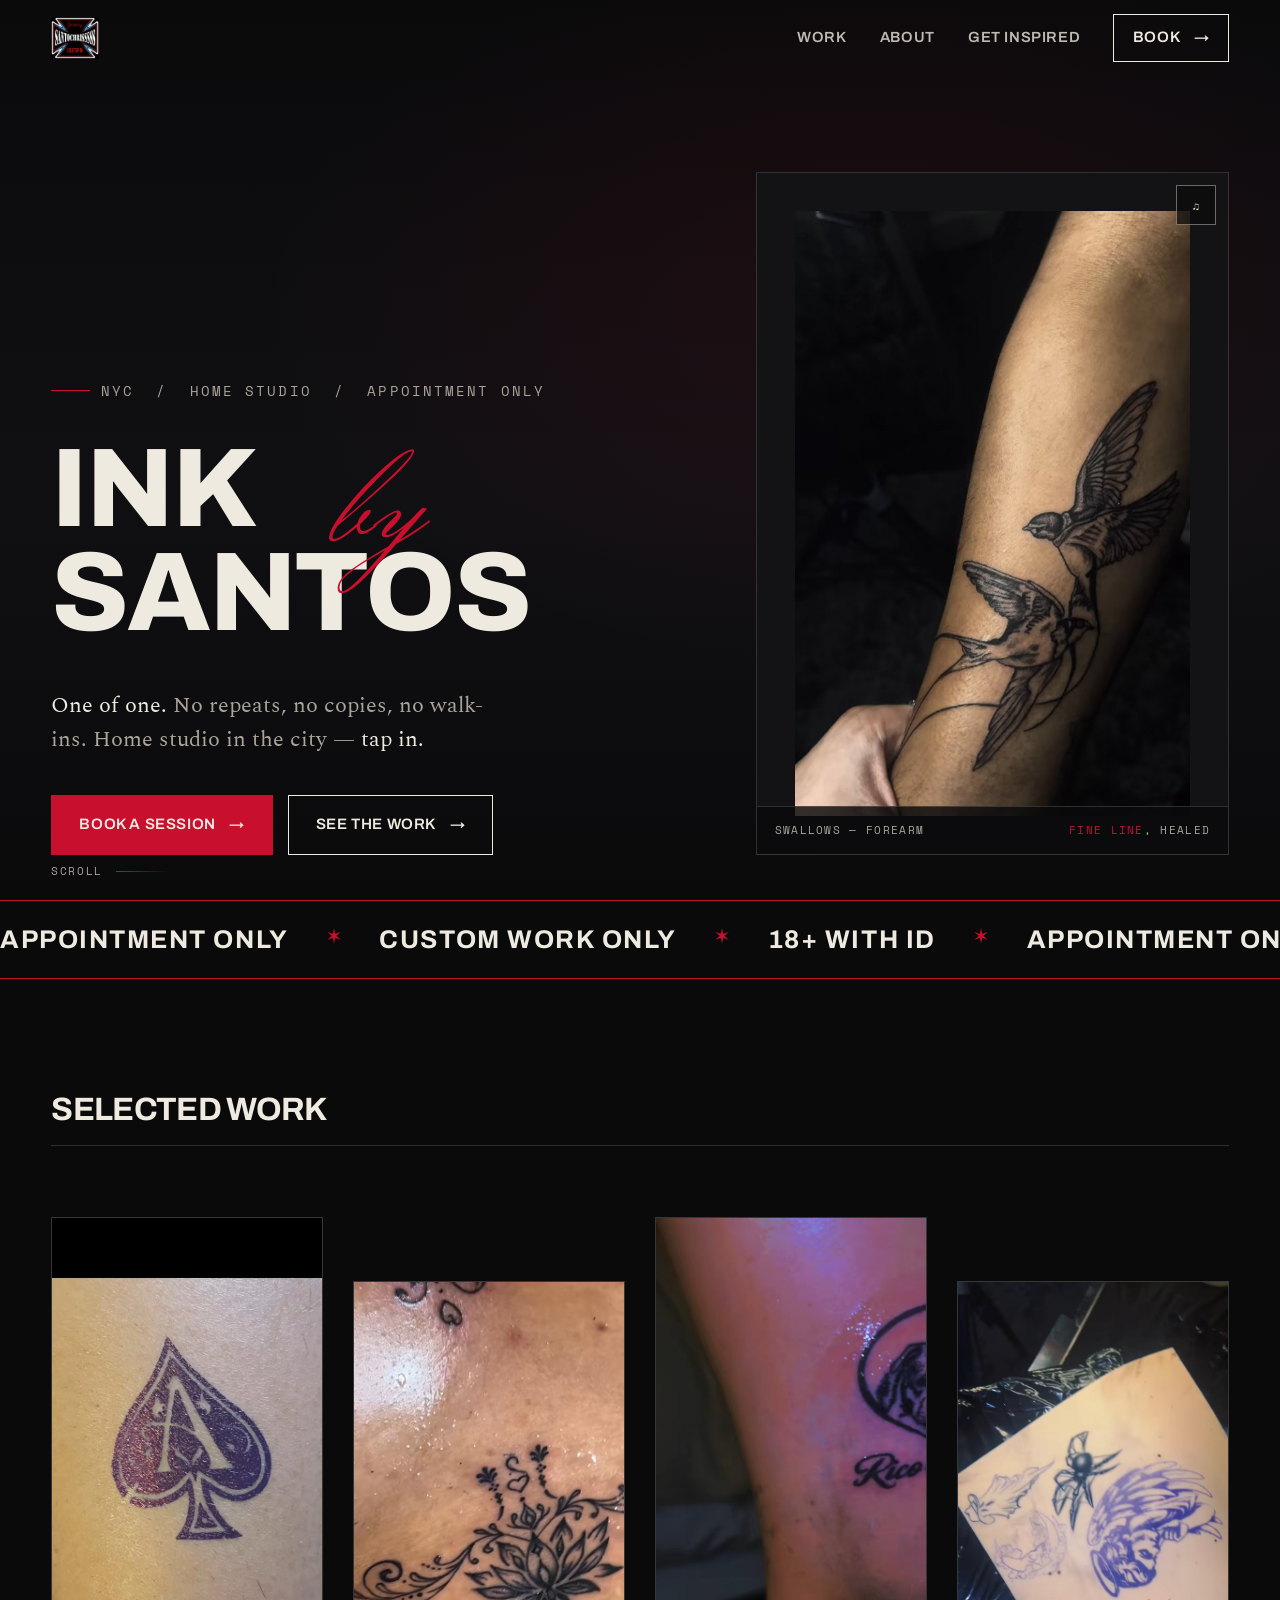
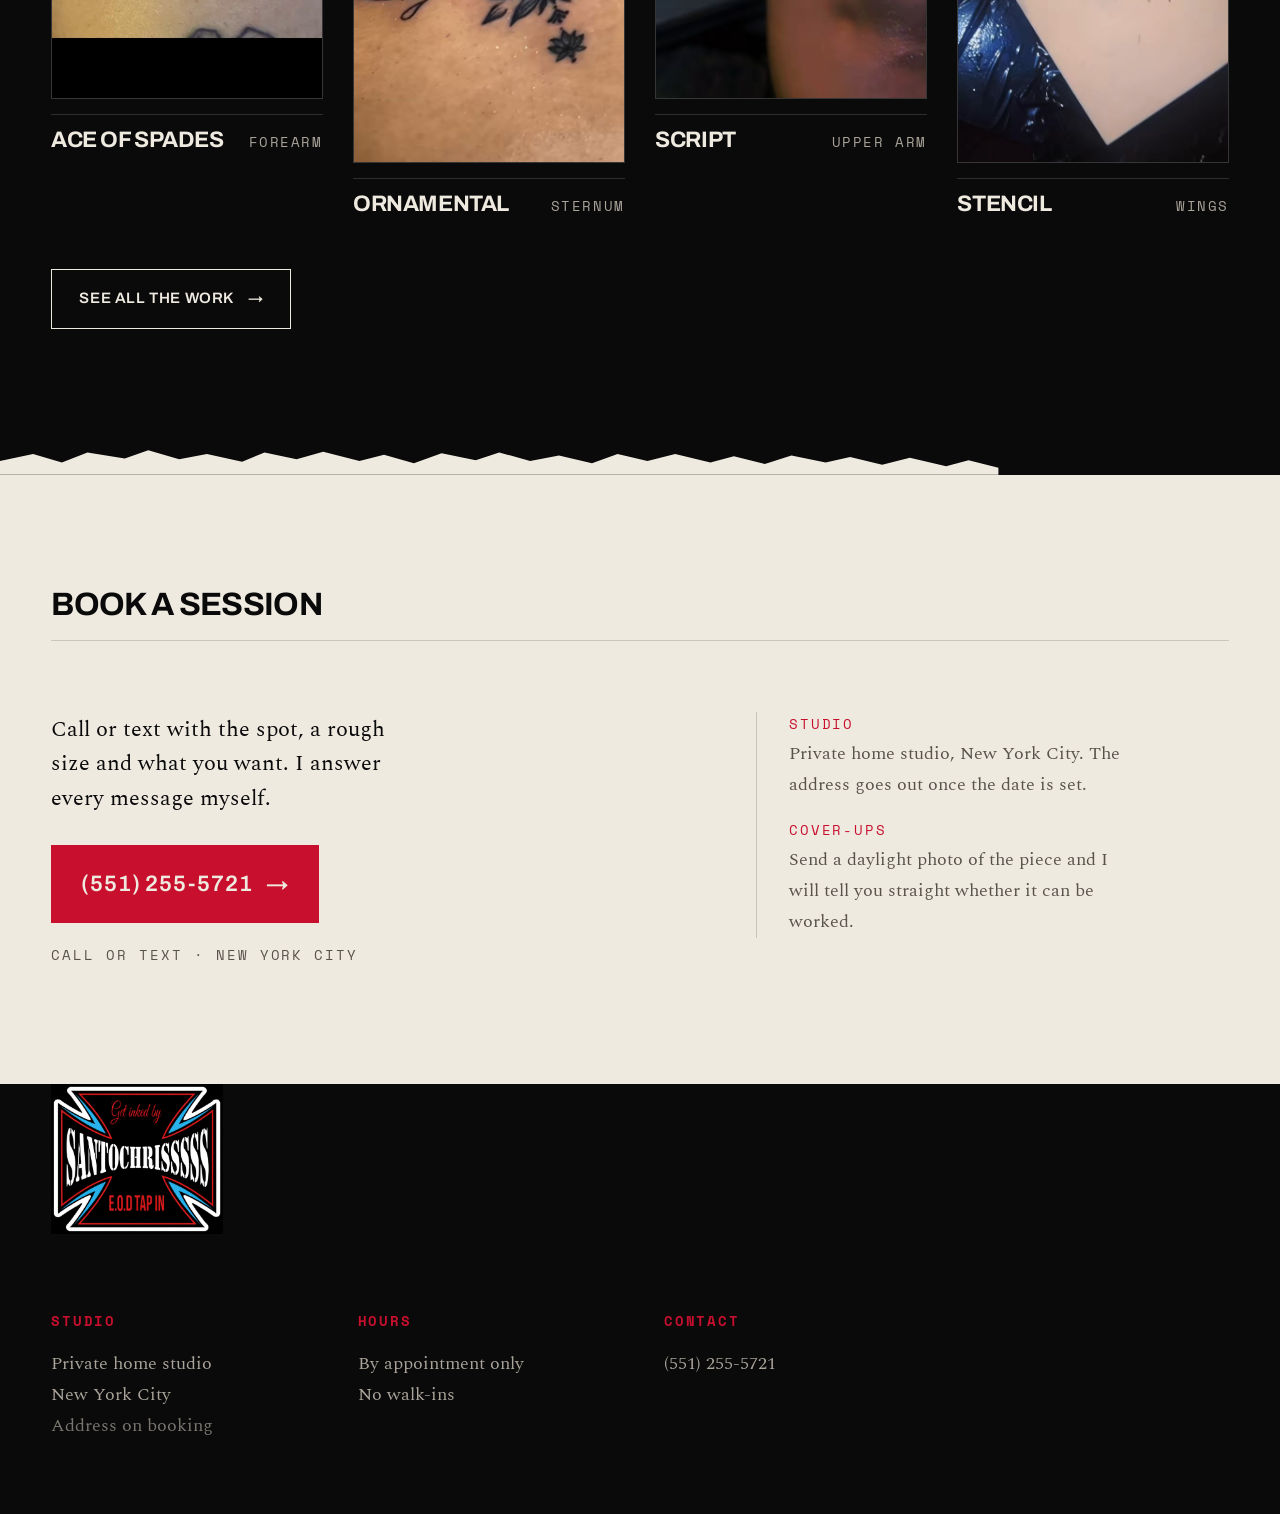
==== commit d5eafb18: "Remove the aftercare page; restore tonal contrast; compact the footer Deleted aftercare.html along w" ====
--- a/index.html
+++ b/index.html
@@ -17,7 +17,7 @@
 <link rel="preconnect" href="https://fonts.googleapis.com">
 <link rel="preconnect" href="https://fonts.gstatic.com" crossorigin>
 <link href="https://fonts.googleapis.com/css2?family=Archivo:wght@400;500;600;700;800;900&family=Italianno&family=Monsieur+La+Doulaise&family=Space+Mono:wght@400;700&family=Spectral:ital,wght@0,200;0,300;0,400;0,600;1,300&display=swap" rel="stylesheet">
-<link rel="stylesheet" href="assets/css/site.css?v=697d04ea">
+<link rel="stylesheet" href="assets/css/site.css?v=19fee1ce">
 
 <script type="application/ld+json">
 {
@@ -55,7 +55,6 @@
       <a class="nav__link" href="gallery.html">Work</a>
       <a class="nav__link" href="about.html">About</a>
       <a class="nav__link" href="inspiration.html">Get Inspired</a>
-      <a class="nav__link" href="aftercare.html">Aftercare</a>
       <a class="btn btn--small nav__cta" href="#book">Book<span class="btn__arrow">→</span></a>
     </nav>
     <button class="burger" aria-expanded="false" aria-controls="drawer" aria-label="Menu">
@@ -70,8 +69,7 @@
   <a class="drawer__link" style="--i:0" href="gallery.html">Work</a>
   <a class="drawer__link" style="--i:1" href="about.html">About</a>
   <a class="drawer__link" style="--i:2" href="inspiration.html">Get Inspired</a>
-  <a class="drawer__link" style="--i:3" href="aftercare.html">Aftercare</a>
-  <a class="drawer__link" style="--i:4" href="#book">Book</a>
+  <a class="drawer__link" style="--i:3" href="#book">Book</a>
   <p class="mono drawer__foot">By appointment · NYC<br><a href="tel:+15512555721">(551) 255-5721</a></p>
 </nav>
 
@@ -228,7 +226,11 @@
   </section>
 
   <!-- ========================================================= BOOKING -->
-  <section class="pane pane--ink bay" id="book" aria-labelledby="book-h">
+  <div class="tear" style="background:var(--ink)" aria-hidden="true">
+    <svg viewBox="0 0 1200 40" preserveAspectRatio="none"><path fill="#efeae0" d="M0 40V22l31-9 27 11 24-13 35 8 22-11 29 12 26-7 33 10 21-12 30 9 25-10 34 12 23-8 28 11 26-13 32 9 22-10 29 11 27-7 31 10 24-12 28 9 26-9 33 11 22-8 29 10 25-11 32 9 23-7 30 10 26-9 34 11 21-8 28 10V40Z"/></svg>
+  </div>
+
+  <section class="pane pane--bone bay" id="book" aria-labelledby="book-h">
     <div class="halftone" aria-hidden="true"></div>
     <div class="shell">
       <div class="rule-head" data-reveal>
@@ -279,11 +281,11 @@
     <div class="footer__cols">
       <div class="footer__col">
         <h4>Studio</h4>
-        <p>Private home studio<br>New York City<br><span style="opacity:.7">Address sent when you book</span></p>
+        <p>Private home studio<br>New York City<br><span style="opacity:.7">Address on booking</span></p>
       </div>
       <div class="footer__col">
         <h4>Hours</h4>
-        <p>By appointment only<br>One client at a time<br>No walk-ins, ever</p>
+        <p>By appointment only<br>No walk-ins</p>
       </div>
       <div class="footer__col">
         <h4>Contact</h4>
@@ -291,18 +293,11 @@
           <li><a href="tel:+15512555721">(551) 255-5721</a></li>
         </ul>
       </div>
-      <div class="footer__col">
-        <h4>Elsewhere</h4>
-        <ul>
-          <li><a href="inspiration.html">Get Inspired</a></li>
-          <li><a href="aftercare.html">Aftercare</a></li>
-        </ul>
-      </div>
     </div>
 
   </div>
 </footer>
 
-<script src="assets/js/site.js?v=151ce257" defer></script>
+<script src="assets/js/site.js?v=67400b31" defer></script>
 </body>
 </html>
--- a/assets/css/site.css
+++ b/assets/css/site.css
@@ -1903,270 +1903,6 @@
   padding-block: clamp(1rem, 3vw, 2rem);
 }
 
-/* --------------------------------------------------------- 11 Aftercare */
-
-.care {
-  display: grid;
-  grid-template-columns: 1fr;
-  gap: clamp(2rem, 5vw, 4rem);
-  align-items: start;
-}
-
-@media (min-width: 1000px) {
-  .care {
-    grid-template-columns: minmax(200px, 260px) 1fr;
-    gap: clamp(2.5rem, 6vw, 6rem);
-  }
-}
-
-.care__rail {
-  position: static;
-}
-
-@media (min-width: 1000px) {
-  .care__rail {
-    position: sticky;
-    top: calc(clamp(58px, 6.4vw, 76px) + 2.5rem);
-  }
-}
-
-.care__rail ol {
-  list-style: none;
-  padding: 0;
-  margin: 1.2rem 0 0;
-  border-left: 1px solid var(--rule);
-}
-
-.care__rail a {
-  display: block;
-  padding: 0.62rem 0 0.62rem 1.1rem;
-  margin-left: -1px;
-  border-left: 1px solid transparent;
-  font-family: var(--font-mono);
-  font-size: var(--t--1);
-  letter-spacing: 0.14em;
-  text-transform: uppercase;
-  color: var(--fg-dim);
-  transition: color 0.35s var(--ease), border-color 0.35s var(--ease),
-    padding-left 0.35s var(--ease);
-}
-
-.care__rail a:hover {
-  color: var(--fg);
-  padding-left: 1.4rem;
-}
-
-.care__rail a.is-active {
-  color: var(--blood);
-  border-left-color: var(--blood);
-}
-
-.care__rail a b {
-  display: block;
-  font-weight: 400;
-  color: inherit;
-  opacity: 0.55;
-  font-size: 0.82em;
-  letter-spacing: 0.12em;
-}
-
-.phase {
-  scroll-margin-top: calc(clamp(58px, 6.4vw, 76px) + 2rem);
-  padding-bottom: clamp(2.5rem, 6vw, 5rem);
-}
-
-.phase + .phase {
-  padding-top: clamp(2rem, 4vw, 3.5rem);
-  border-top: 1px solid var(--rule);
-}
-
-.phase__head {
-  display: flex;
-  flex-wrap: wrap;
-  align-items: baseline;
-  gap: 0.6rem 1.4rem;
-  margin-bottom: 1.4rem;
-}
-
-.phase__no {
-  font-family: var(--font-mono);
-  font-size: var(--t--1);
-  letter-spacing: 0.13em;
-  color: var(--blood);
-}
-
-.phase__title {
-  font-family: var(--font-display);
-  font-weight: 800;
-  text-transform: uppercase;
-  font-size: var(--t-3);
-  line-height: 0.9;
-}
-
-.phase__when {
-  font-family: var(--font-script-2);
-  font-size: clamp(1.6rem, 4vw, 2.6rem);
-  line-height: 0.8;
-  color: var(--blood);
-  text-transform: none;
-}
-
-.dodont {
-  display: grid;
-  gap: clamp(1.25rem, 3vw, 2.5rem);
-  margin-top: clamp(1.5rem, 3vw, 2.2rem);
-}
-
-@media (min-width: 760px) {
-  .dodont {
-    grid-template-columns: 1fr 1fr;
-  }
-}
-
-.dodont section {
-  border-top: 2px solid currentColor;
-  padding-top: 0.9rem;
-}
-
-.dodont h4 {
-  font-family: var(--font-mono);
-  font-size: var(--t--1);
-  letter-spacing: 0.13em;
-  text-transform: uppercase;
-  margin-bottom: 0.9rem;
-}
-
-.dodont ul {
-  list-style: none;
-  padding: 0;
-  display: grid;
-  gap: 0.65rem;
-}
-
-/* Marker is positioned, not a grid cell — a grid list item would promote
-   every inline <strong> into its own cell and break the sentence apart. */
-.dodont li {
-  position: relative;
-  padding-left: 1.6em;
-  line-height: 1.5;
-  color: var(--fg-dim);
-}
-
-.dodont li::before {
-  content: "+";
-  position: absolute;
-  left: 0;
-  top: 0;
-  font-family: var(--font-mono);
-  color: currentColor;
-  line-height: 1.5;
-}
-
-.dodont .dont {
-  color: var(--blood);
-}
-
-.dodont .dont li::before {
-  content: "\00d7";
-}
-
-.dodont .do li strong,
-.dodont .dont li strong {
-  color: var(--fg);
-  font-weight: 600;
-}
-
-.alert {
-  border: 1px solid var(--blood);
-  padding: clamp(1.2rem, 3vw, 2rem);
-  margin-top: clamp(1.5rem, 3vw, 2.4rem);
-  position: relative;
-  background: color-mix(in srgb, var(--blood) 8%, transparent);
-}
-
-.alert h4 {
-  font-family: var(--font-display);
-  font-weight: 800;
-  text-transform: uppercase;
-  font-size: var(--t-2);
-  line-height: 1;
-  color: var(--blood);
-  margin-bottom: 0.8rem;
-}
-
-.alert ul {
-  margin: 0;
-  padding-left: 1.1rem;
-  display: grid;
-  gap: 0.45rem;
-}
-
-.alert li::marker {
-  color: var(--blood);
-}
-
-.faq {
-  border-top: 1px solid var(--rule);
-}
-
-.faq details {
-  border-bottom: 1px solid var(--rule);
-}
-
-.faq summary {
-  display: flex;
-  align-items: center;
-  gap: 1rem;
-  padding-block: clamp(1rem, 2.2vw, 1.5rem);
-  cursor: pointer;
-  list-style: none;
-  font-family: var(--font-display);
-  font-weight: 700;
-  text-transform: uppercase;
-  font-size: var(--t-1);
-  line-height: 1.1;
-  transition: color 0.3s var(--ease);
-}
-
-.faq summary::-webkit-details-marker {
-  display: none;
-}
-
-.faq summary::after {
-  content: "+";
-  margin-left: auto;
-  font-family: var(--font-mono);
-  color: var(--blood);
-  font-size: 1.2em;
-  transition: transform 0.45s var(--ease);
-}
-
-.faq details[open] summary::after {
-  transform: rotate(45deg);
-}
-
-.faq summary:hover {
-  color: var(--blood);
-}
-
-.faq__body {
-  padding-bottom: 1.4rem;
-  color: var(--fg-dim);
-  max-width: 68ch;
-}
-
-.care__progress {
-  position: fixed;
-  left: 0;
-  bottom: 0;
-  height: 3px;
-  background: var(--blood);
-  width: 100%;
-  transform: scaleX(var(--cp, 0));
-  transform-origin: left;
-  z-index: 200;
-}
-
 /* --------------------------------------------------------- 12 Footer */
 
 .footer {
@@ -2371,8 +2107,6 @@
   .curtain,
   .ticker,
   .footer,
-  .care__rail,
-  .care__progress,
   .no-print {
     display: none !important;
   }
@@ -2383,14 +2117,7 @@
     color: #000 !important;
   }
 
-  .phase {
-    page-break-inside: avoid;
-    padding-bottom: 1.2rem;
-  }
-
-  .alert {
-    border: 2px solid #000;
-  }
+
 
   a[href^="http"]::after {
     content: " (" attr(href) ")";
@@ -3144,3 +2871,70 @@
     margin-left: auto;
   }
 }
+
+/* ================================================= 22 Footer & contrast ===
+   Every pane on the home page had ended up the same near-black, so the page
+   read as one flat slab. The booking block is bone now, which puts light
+   between the dark work grid and the dark footer. */
+
+/* ---- Footer: far more compact on a phone ---- */
+@media (max-width: 700px) {
+  .footer__logo {
+    height: 64px;
+    margin-bottom: 1.1rem;
+  }
+
+  .footer__cols {
+    grid-template-columns: 1fr;
+    gap: 1.1rem;
+    padding-block: 1.6rem;
+  }
+
+  .footer__col h4 {
+    margin-bottom: 0.35rem;
+    font-size: 0.72rem;
+    letter-spacing: 0.1em;
+  }
+
+  .footer__col p,
+  .footer__col ul {
+    line-height: 1.45;
+    font-size: 0.95rem;
+  }
+
+  .footer__col ul {
+    gap: 0.2rem;
+  }
+
+  /* The phone number is the one thing anybody needs down here. */
+  .footer__col:last-child a {
+    font-size: 1.15rem;
+    font-weight: 600;
+  }
+}
+
+/* Footer on a phone: two columns for the detail, the number on its own row
+   at a size worth tapping. */
+@media (max-width: 700px) {
+  .footer__cols {
+    grid-template-columns: 1fr 1fr;
+    gap: 1.2rem 1rem;
+  }
+
+  .footer__col:last-child {
+    grid-column: 1 / -1;
+    padding-top: 0.6rem;
+    border-top: 1px solid var(--rule);
+  }
+}
+
+/* Clip tiles sit on bone now, so the frame needs a light-ground border and
+   the caption needs the pane's own foreground rather than bone-on-bone. */
+.pane--bone .tile__frame {
+  border-color: rgba(10, 10, 11, 0.14);
+  background: var(--ink-2);
+}
+
+.pane--bone .tile:hover .tile__frame {
+  border-color: var(--blood);
+}
